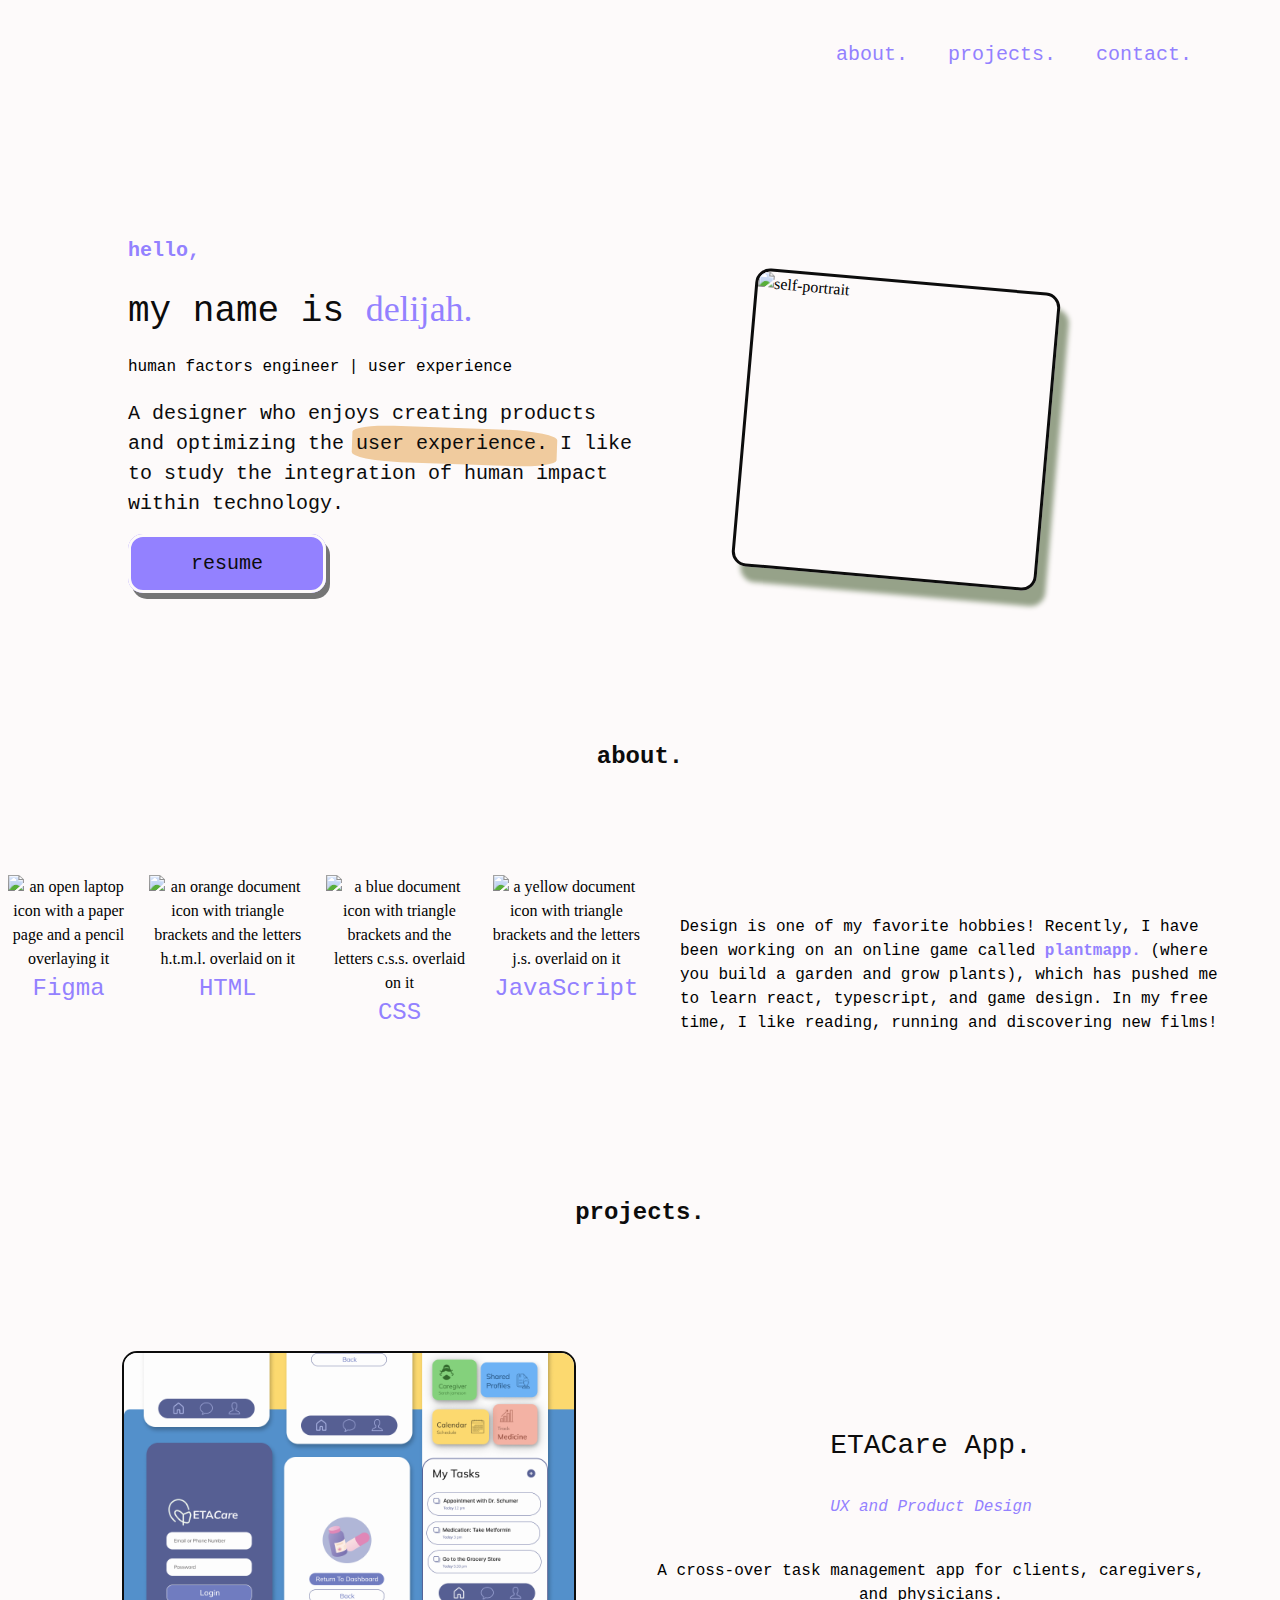
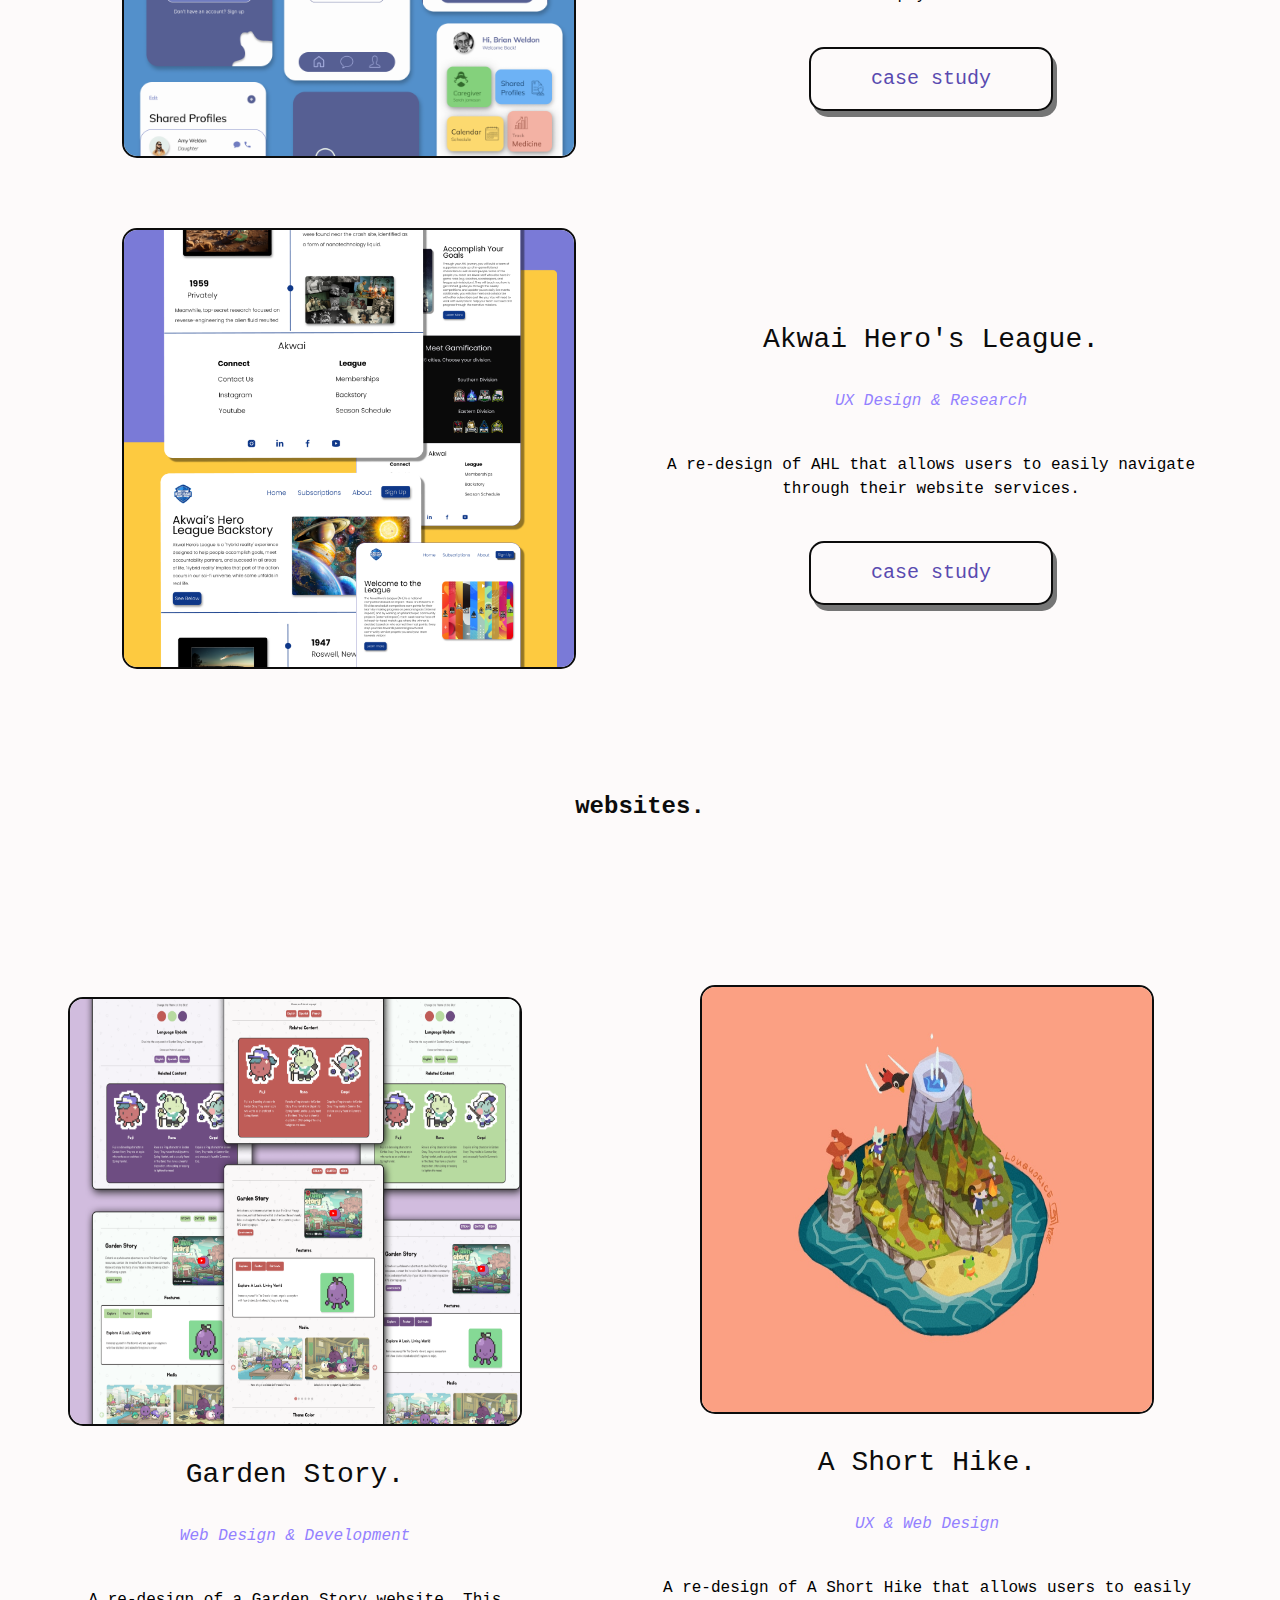
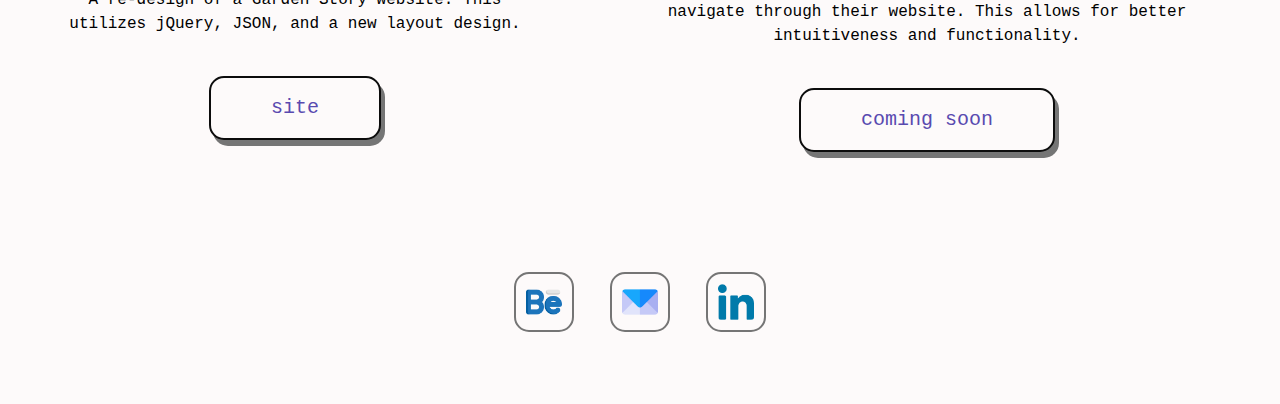
==== index.html @ 7748c1a2 "removed errors" ====
<!DOCTYPE html>
<html lang="en">
    <head>

        <meta charset="utf-8">
        <meta name="viewport" content="width=device-width, initial-scale=1">
        <meta name="author" content="Delijah Anderson">
        <meta name="description" content="Delijah's personal website to showcase her work">
        <title>Delijah's Portfolio</title>

         <!-- Font Awesome -->
         <link rel="stylesheet" href="https://cdnjs.cloudflare.com/ajax/libs/font-awesome/6.0.0-beta3/css/all.min.css">

        <!--stylesheet-->
        <link rel="stylesheet" href="styles.css">

        <!-- javascript -->
        <script src="script.js" async></script>

    </head>

    <body>
        <header>
            <div class="scroll-bar"></div>
            <nav>
                <ul>
                    <li><a href="#about_section">about.</a></li>
                    <li><a href="#projects">projects.</a></li>
                    <li><a href="mailto:delijahneanderson@gmail.com" target="_blank">contact.</a>
                    </li>
                </ul>
            </nav>

            <section class="bio"> 
                <div>
                    <p><span class="hello">hello,</span></p>
                    <h1>my name is <span class="delijah">delijah.</span>
                    </h1>
                    <p>human factors engineer | user experience</p>
                    <p>A designer who enjoys creating products and optimizing the <span class="highlight">user experience.</span> I like to study the integration of human impact within technology.</p>
                    <a href="files/resume.pdf" target="_blank" class="button">resume</a>
                </div>
                <img src="images/self-portrait.jpeg" alt="self-portrait" width="300" class="portrait">
            </section>
        </header>
        <main>

            <section id="about_section">
                <h2 id="about" class="head-titles">about.</h2>
                <div class="about_section">
                    <div class="tools">
                        <div>
                            <img src="https://assets.codepen.io/1351055/web_design.png" alt="an open laptop icon with a paper page and a pencil overlaying it" width="100">
                            <h2>Figma</h2>
                        </div>
        
                        <div>
                            <img src="https://assets.codepen.io/1351055/html.png" alt="an orange document icon with triangle brackets and the letters h.t.m.l. overlaid on it" width="100">
                            <h2>HTML</h2>
                        </div>
        
                        <div>
                            <img src="https://assets.codepen.io/1351055/css.png" alt="a blue document icon with triangle brackets and the letters c.s.s. overlaid on it" width="100">
                            <h2>CSS</h2>
                        </div>
        
                        <div>
                            <img src="https://assets.codepen.io/1351055/java-script.png" alt="a yellow document icon with triangle brackets and the letters j.s. overlaid on it" width="100">
                            <h2>JavaScript</h2>
                        </div>
                    </div>
    
                    <p class="aboutme">Design is one of my favorite hobbies! Recently, I have been working on an online game called <span class="tooltiptext">plantmapp.</span> (where you build a garden and grow plants), which has pushed me to learn react, typescript, and game design. In my free time, I like reading, running and discovering new films! 
                    </p>
                </div>
            </section>
            
            <section id="projects">
                <h2 class="head-titles">projects.</h2>
                
                <section id="eta_care">
                    <img src="images/etacarebanner.png" width="450" alt="eta care app">
                    <div>
                        <h3>ETACare App.</h3>
                        <p><i>UX and Product Design</i></p>
                        <p>A cross-over task management app for clients, caregivers, and physicians.</p><br>
                        <a href="https://delijah.notion.site/ETACare-0c602a22a34548e2ab4b8617e759b9ee" target="_blank" class="button_style">case study </a>
                    </div>
                </section>

                <section id="akwai">
                    <img src="images/akwai.png" alt="mobile app banner" width="450">
                    <div>
                        <h3>Akwai Hero's League.</h3>
                        <p><i>UX Design & Research</i></p>
                        <p>A re-design of AHL that allows users to easily navigate through their website services.</p><br>
                        <a href="https://delijah.notion.site/Akwai-Hero-s-League-035bc019b72142b08e620246ad3957a3" target="_blank" class="button_style">case study</a>
                    </div>
                </section>

                <section>
                    <h2 class="head-titles">websites.</h2>
                    <div class="other-container">
                        <section id="garden">
                            <img src="images/garden.png" width="450" height="425" alt="a garden story banner">
                            <div>
                                <h3>Garden Story.</h3>
                                <p><i>Web Design & Development</i></p>
                                <p>A re-design of a Garden Story website. This utilizes jQuery, JSON, and a new layout design.</p><br>
                                <a href="https://delianders.github.io/GS-Final/" target="_blank" class="button_style">site</a>
                            </div>
                        </section>

                        <section id="short">
                            <img src="images/shorthikeimageplaceholder.jpg" width="450" height="425" alt="a short hike banner">
                            <div>
                                <h3>A Short Hike.</h3>
                                <p><i>UX & Web Design </i></p>
                                <p>A re-design of A Short Hike that allows users to easily navigate through their website. This allows for better intuitiveness and functionality.</p><br>
                                <a href="#" target="_blank" class="button_style">coming soon</a>
                            </div>
                        </section>                       
                    </div>
                </section>
            </section>
        </main>

        <footer>
            <a href="https://www.behance.net/delianders" target="_blank" class="links"><img src="images/behance.png" width="36" alt="behance logo"></a>

            <a href="mailto:delijahneanderson@gmail.com" target="_blank" class="links"><img src="images/email.png" width="36" alt="email logo"></a>

            <a href="https://www.linkedin.com/in/delijah-anderson-5a55bb191/" target="_blank" class="links"><img src="images/linkedin.png" width="36" alt="linkedin logo"></a>
        </footer>
    </body>
</html>
---- styles.css ----
/* Global Styles*/
:root{
    /* colors */
    --green: #96A289;
    --orange: #EAB676;

    /* buttons and links */
    --purple: #9381FF;
    --dk-purple: #594ab0;

    /* contrast colors */
    --black: #0c0c0c;
    --gray: #757575;
    --white: #FDFAFA;

    /* fonts */
    --font: 'Source Code Pro', monospace;
    --alt-font: 'Chalkduster', fantasy;

    /* font-sizes */
    --large: 2.25rem;
    --medium: 1.75rem;
    --para: 1.25rem;
    --small: 1rem;

    /* font weight */
    --bold: 700;
    --regular: 500;
    --light: 300;

    /* box shadow and border*/
    --box-shadow: 4px 6px var(--gray);
    --hover-shadow: 4px 8px var(--black);

    /* border radius */
    --radius: 15px;

    /* border color */
    --border-color: 3px solid var(--white);
}

/* universal */
.scroll-bar{
    height: 20px;
    position: fixed;
    top: 0;
    z-index: 1;
    width: 100%;
    background-color: var(--purple);
    border: 4px solid var(--white);
    scale: 0 1;
    animation: scroll linear;
    transform-origin: left;
    animation-timeline: scroll(y);
    border-radius: var(--radius);
}

@keyframes scroll{
    to { scale: 1 1 }
}

/* body styles */
body{
    line-height: 1.5;
    box-sizing: border-box;
    background-color: var(--white);
    /* background-image: url("https://www.transparenttextures.com/patterns/connected.png"); */
}

nav,
p,
h1,
h2,
h3,
.head-titles, 
.hello, 
.font-style, 
.button{
    font-family: var(--font);
}

footer, h2{
    text-align: center; 
    margin: 0 auto;
}

h3{
    font-size: var(--medium);
    color: var(--black);
    font-weight: var(--regular);
}

h3 ~ p i{
    color: var(--purple);
    font-weight: var(--regular);
}

#projects img,
.websites img{
    border-radius: 15px;
    border: 2px solid var(--black);
}

/* button style */
.button{
    border-radius: var(--radius);
    padding: 15px 60px 15px 60px;
    cursor: pointer;
    background-color: var(--purple);
    font-size: var(--para);
    box-shadow: var(--box-shadow);
    touch-action: manipulation;
    border: var(--border-color);
    text-decoration: none;
    color: var(--black);
}

.button:hover, 
.button a:hover{
    background-color: var(--dk-purple);
    color: var(--white);
    transform: translateY(-1px);
}

.button:hover{
    box-shadow: var(--hover-shadow);
}

/* other buttons */
.button_style{
    border: 2px solid var(--black);
    padding: 15px 60px 15px 60px;
    text-decoration: none;
    color: var(--dk-purple);
    border-radius: var(--radius);
    cursor: pointer;
    font-family: var(--font);
    background-color: var(--white);
    font-size: var(--para);
    touch-action: manipulation;
    box-shadow: var(--box-shadow);
    display: inline-block;
    transition: background-color 0.3s, font-size 0.3s;
    text-align: center;
}

.button_style:hover{
    color: var(--white);
    background-color: var(--dk-purple);
    border-color: var(--white);
    box-shadow: var(--hover-shadow);
    transform: translateY(-1px);
}

.button_style i{
    display: none;
}

/* Heading styles */
.head-titles{
    /* background-color: var(--orange); */
    border-radius: 30px;
    padding: 20px;
    margin-top: 80px;
    margin-bottom: 80px;
    color: var(--black);
    font-weight: var(--bold);
}

/* navigation */
nav, 
nav ul{
    display: flex;
    justify-content: center;
    margin: 10px;
    padding: 10px;
    
}

nav li{
    list-style-type: none;
    margin-right: 20px;
    padding-right: 20px;
    font-family: var(--font);
}

nav a{
    color: var(--purple);
    text-decoration: none;
    font-weight: var(--regular);
    font-size: var(--para);
}

nav a:hover{
    color: var(--dk-purple);
    border-bottom: 6px solid var(--dk-purple);
}

/* header section - about */
.bio{
   margin: 20px;
   padding: 20px;
   display: grid;
   grid-template-columns: 1fr;
   text-align: center;
   justify-items: center;
}

.bio p:nth-child(3){
    font-weight: var(--light);
    color: var(--blue);
}

.bio p:nth-child(4){
    font-size: var(--para);
    color: var(--black);
    padding-bottom: 10px;
    text-align: left;
}

.hello{
    font-size: var(--para);
    color: var(--purple);
    font-weight: var(--bold);
}

h1{
    color: var(--black);
    font-weight: var(--regular);
    font-size: var(--large);
    margin: 0;
}

.delijah{
    font-family: var(--alt-font);
    color: var(--purple);
}

.portrait{
    border-radius: var(--radius);
    box-shadow: 10px 15px 5px var(--green);
    border: 3px solid var(--black);
    rotate: 5deg;
    margin-top: 60px;
}

.portrait:hover{
    rotate: -5deg;
}


/* PROJECTS Section */
#eta_care, 
#akwai, 
#garden,
#short{
    display: grid;
    grid-template-columns: 1fr;
    justify-items: center;
    align-items: center;
    text-align: center;
    margin: 60px;
}


div p:nth-child(2){
    margin-top: 20px;
    margin-bottom: 40px;
}


.projects h3{
    font-size: var(--medium);
}

/* About Section */
.tools{
    display: flex;
    justify-content: center;
    padding-bottom: 20px;
    text-align: center;
    gap: 20px;
}

.tools h2{
    color: var(--purple);
    font-weight: var(--regular);
    text-align: center;
}

.tooltiptext{
    color: var(--purple);
    font-weight: var(--bold);
}

.aboutme{
    padding: 20px;
    margin: 20px;
}

/* footer */
footer img{
    border-radius: 15px;
    border: 2px solid var(--gray);
    padding: 10px;
}

footer{
    padding: 60px;
}

.links {
    text-decoration: underline;
    padding: 1rem;
    color: var(--green);
    margin-top: 2rem;
}

.links:hover{
    text-decoration: underline;
    padding: 1rem;
    color: var(--orange);
}

/* highlight decoration */
.highlight{
    position: relative;
    display: inline-block;
}

.highlight:before{
    background: var(--orange);
    content: " ";
    display: block;
    height: 75%;
    width: 100%;
    margin-left: -3px;
    margin-right: -3px;
    position: absolute;
    transform: rotate(2deg);
    top: -1px;
    left: -1px;
    border-radius: 20% 25% 20% 24%;
    padding: 10px 3px 3px 10px;
    z-index: -1;
    opacity: 0.7;
}

/* medium Screens */
@media screen and (min-width: 900px){
    nav{
        justify-content: end;
    }

    .bio{
        margin: 60px;
        padding: 60px;
        display: grid;
        grid-template-columns: 1fr 1fr;
        text-align: left;
     }    

}

/* Large Screens */
@media  screen and (min-width: 1000px){
    .about_section{
        display: grid;
        grid-template-columns: repeat(2, 1fr);
        align-content: center;
    }

    #eta_care, 
    #akwai{
        display: grid;
        grid-template-columns: 1fr 1fr;
        align-items: center;
        justify-items: center;
        text-align: center;
        margin-bottom: 20px ;
        border-radius: 15px;
        margin: 30px;
        padding: 20px;
   }

  .other-container{
    display: flex;
    align-items: center;
  }
}
    

/* X-large screens */
@media screen and (min-width: 1400px){

    .other-container{
        display: grid;
        grid-template-columns: 1fr 1fr;
        align-content: center;
        padding: 0;
        margin: 0;
      }

    .aboutme{
        background-color: var(--purple);
        border-radius: 10% 20% 60% 40%;
        padding: 60px;
        width: 600px;
    }

    .tooltiptext{
        color: var(--white);
    }

}
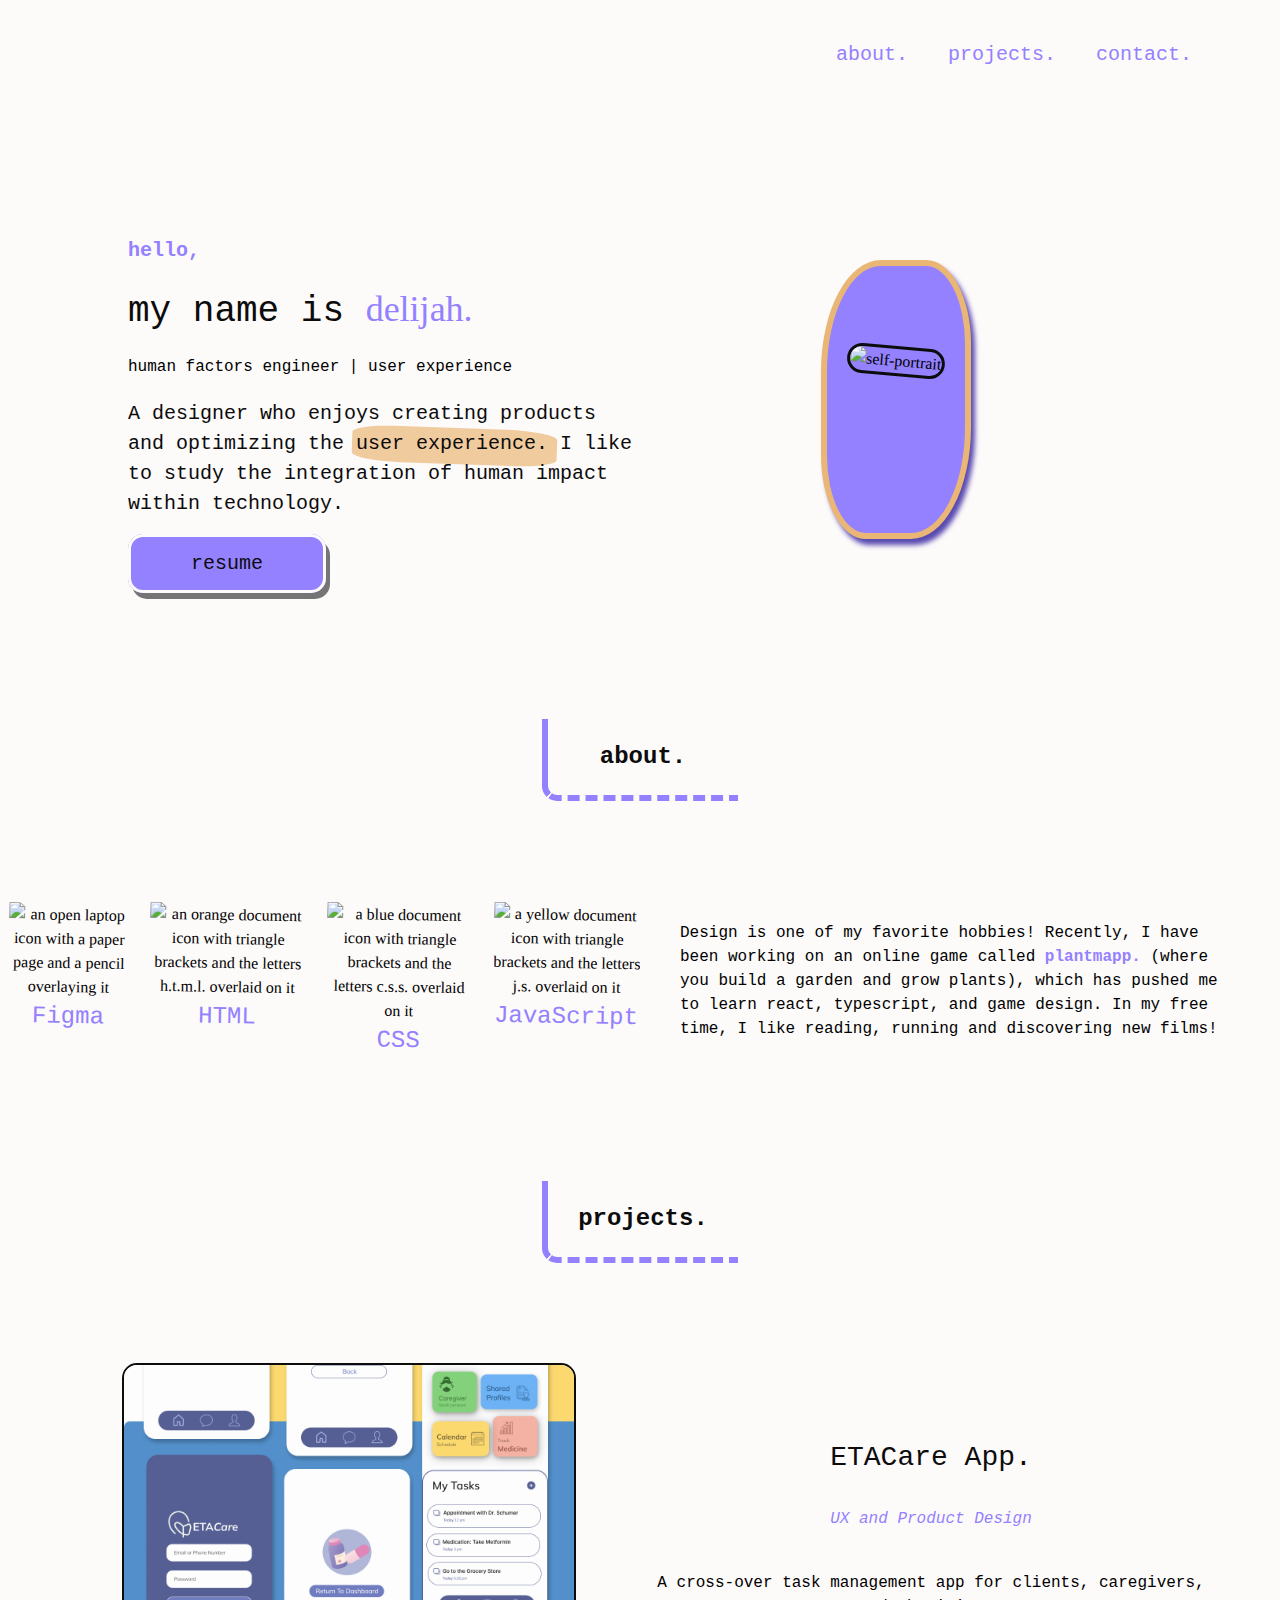
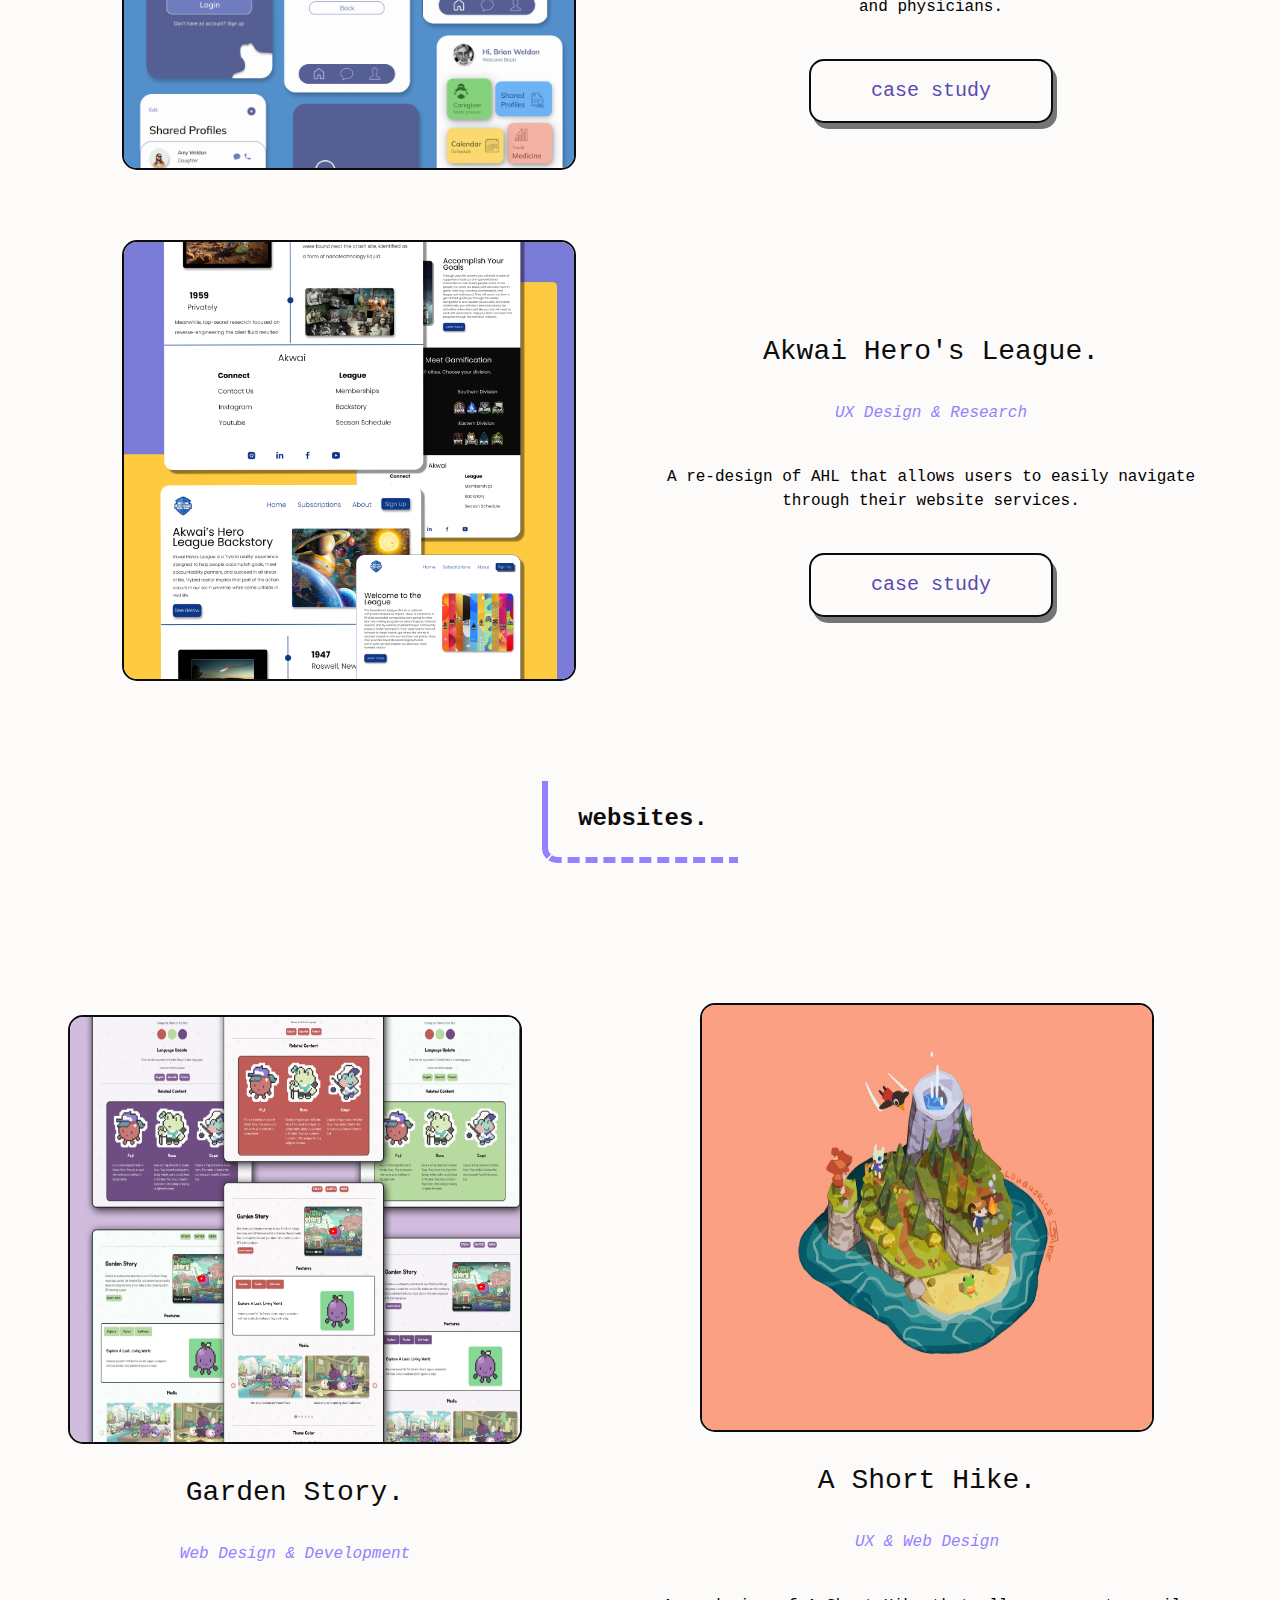
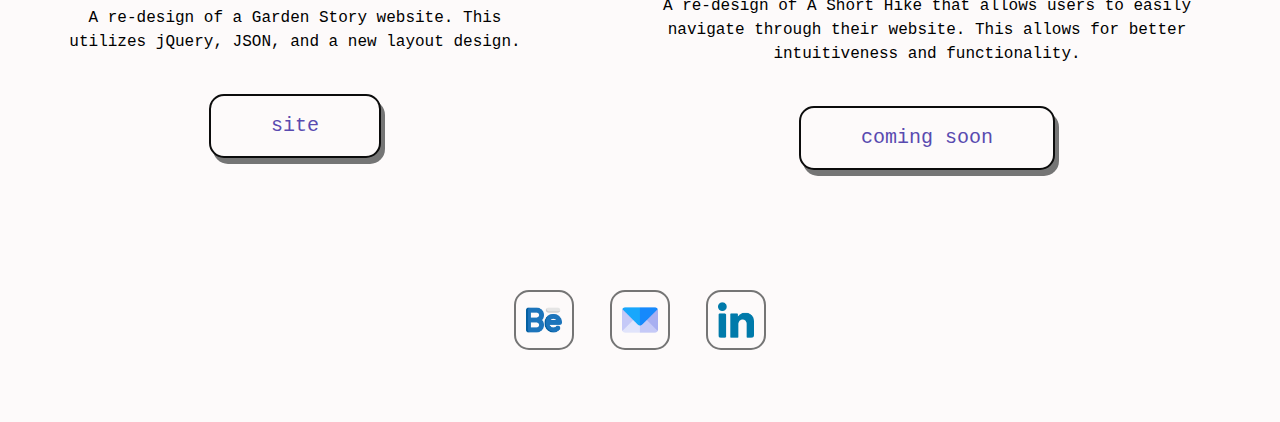
==== commit bc9d7c92: "updated site design" ====
--- a/index.html
+++ b/index.html
@@ -40,7 +40,9 @@
                     <p>A designer who enjoys creating products and optimizing the <span class="highlight">user experience.</span> I like to study the integration of human impact within technology.</p>
                     <a href="files/resume.pdf" target="_blank" class="button">resume</a>
                 </div>
-                <img src="images/self-portrait.jpeg" alt="self-portrait" width="300" class="portrait">
+                <div class="bg-portrait">
+                    <img src="images/self-portrait.jpeg" alt="self-portrait" width="300" class="portrait">
+                </div>
             </section>
         </header>
         <main>
--- a/styles.css
+++ b/styles.css
@@ -158,13 +158,17 @@
 
 /* Heading styles */
 .head-titles{
-    /* background-color: var(--orange); */
-    border-radius: 30px;
     padding: 20px;
     margin-top: 80px;
     margin-bottom: 80px;
     color: var(--black);
     font-weight: var(--bold);
+    border-bottom: 6px dashed var(--purple);
+    border-left: 6px solid var(--purple);
+    /* border-right: 6px dashed var(--purple); */
+    width: 150px;
+    border-bottom-left-radius: 15px;
+    /* border-bottom-right-radius: 15px; */
 }
 
 /* navigation */
@@ -238,16 +242,28 @@
 
 .portrait{
     border-radius: var(--radius);
-    box-shadow: 10px 15px 5px var(--green);
     border: 3px solid var(--black);
     rotate: 5deg;
     margin-top: 60px;
+    cursor: pointer;
+    border-radius: 30px;
 }
 
 .portrait:hover{
     rotate: -5deg;
-}
-
+    filter: blur(2px);
+}
+
+.bg-portrait{
+    border-radius: 40% 30%;
+    background-color: var(--purple);
+    padding: 20px;
+    margin: 40px;
+    box-shadow: 4px 6px 5px var(--dk-purple);
+    align-items: center;
+    border: 6px solid var(--orange);
+    background-image: url("https://www.transparenttextures.com/patterns/clean-gray-paper.png");
+}
 
 /* PROJECTS Section */
 #eta_care, 
@@ -280,6 +296,17 @@
     padding-bottom: 20px;
     text-align: center;
     gap: 20px;
+    cursor: pointer;
+}
+
+.tools div{
+    rotate: 1deg;
+    transition: transform .2s
+}
+
+.tools div:hover{
+    rotate: -5deg;
+    transform: scale(1.1); 
 }
 
 .tools h2{
@@ -368,6 +395,7 @@
         display: grid;
         grid-template-columns: repeat(2, 1fr);
         align-content: center;
+        align-items: center;
     }
 
     #eta_care, 
@@ -402,14 +430,23 @@
       }
 
     .aboutme{
-        background-color: var(--purple);
+        background-color: var(--dk-purple);
         border-radius: 10% 20% 60% 40%;
         padding: 60px;
         width: 600px;
+        border: 6px solid var(--orange);
+        box-shadow: 2px 4px 3px var(--dk-purple);
+        color: var(--white);
+        cursor: pointer;
+        transition: transform .7s
     }
 
     .tooltiptext{
-        color: var(--white);
+        color: var(--orange);
     }
 
+    .aboutme:hover{
+        transform: scale(0.9);
+    }
+
 }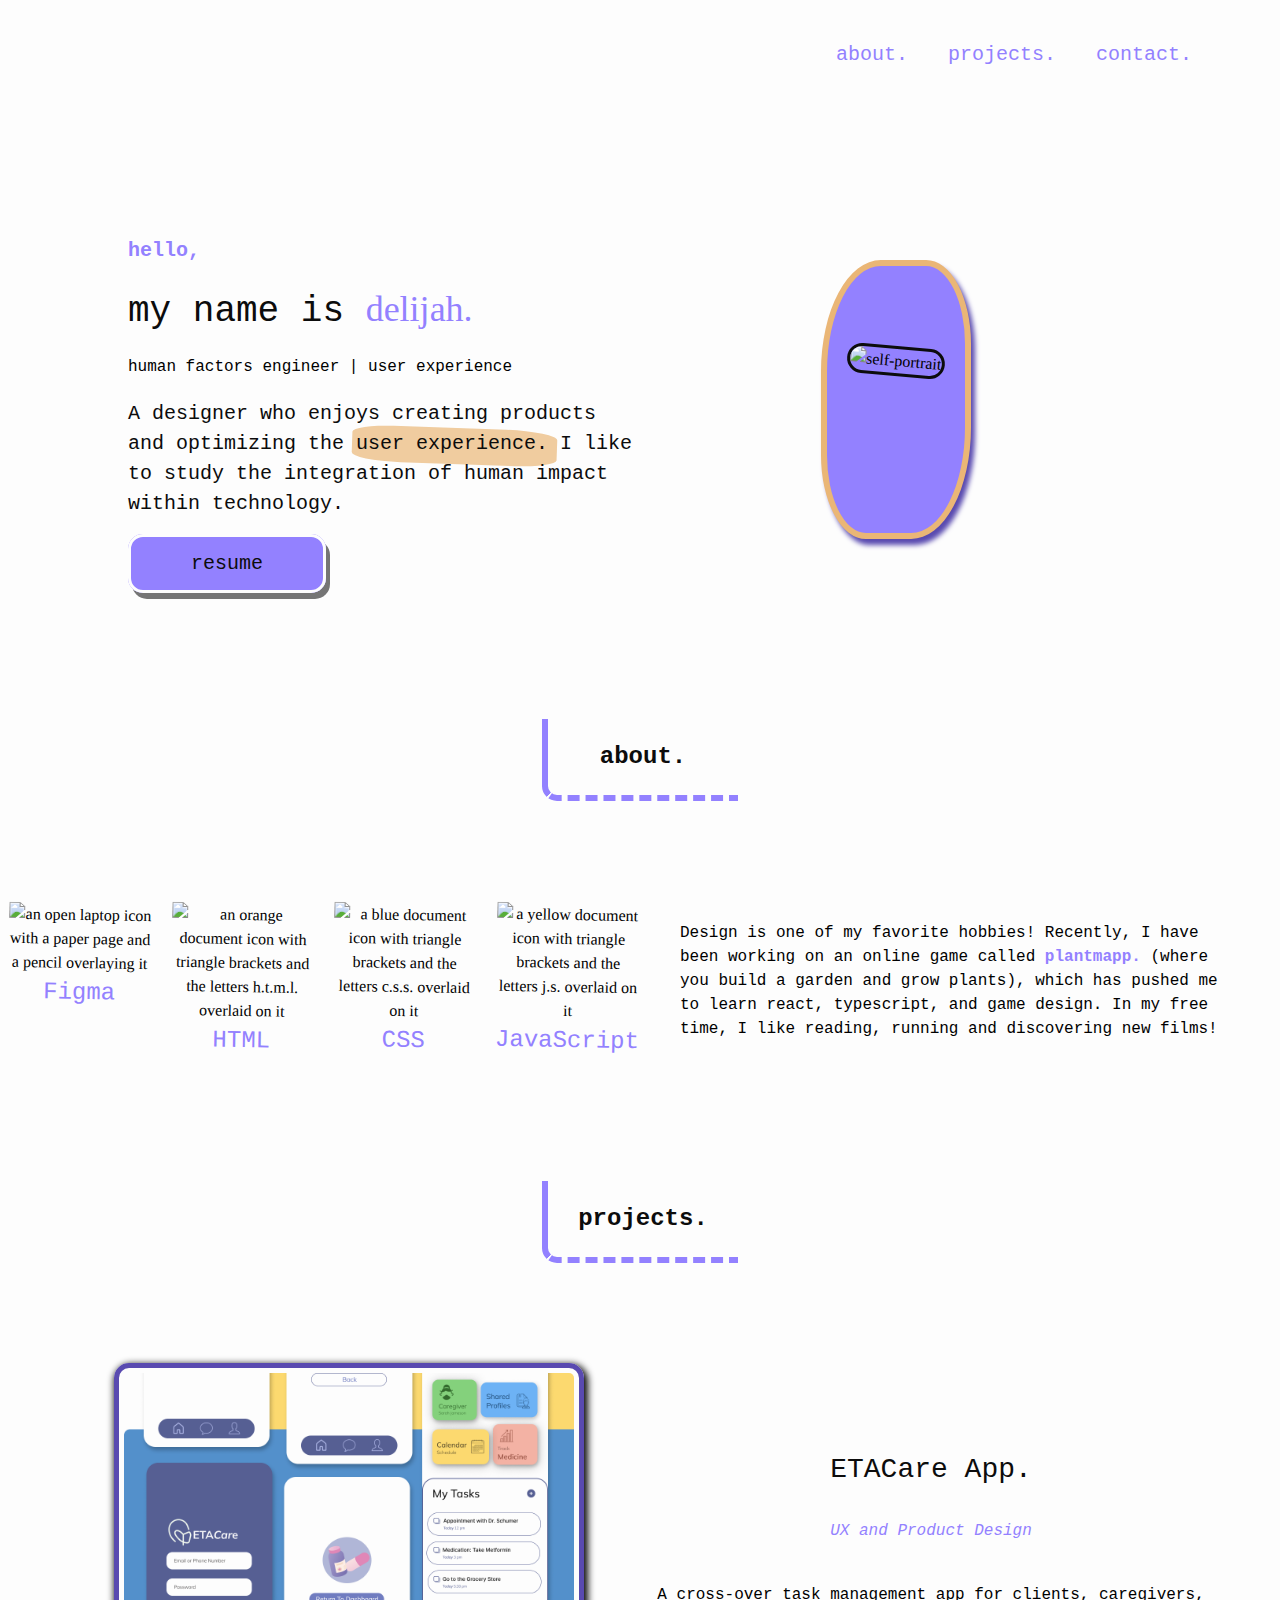
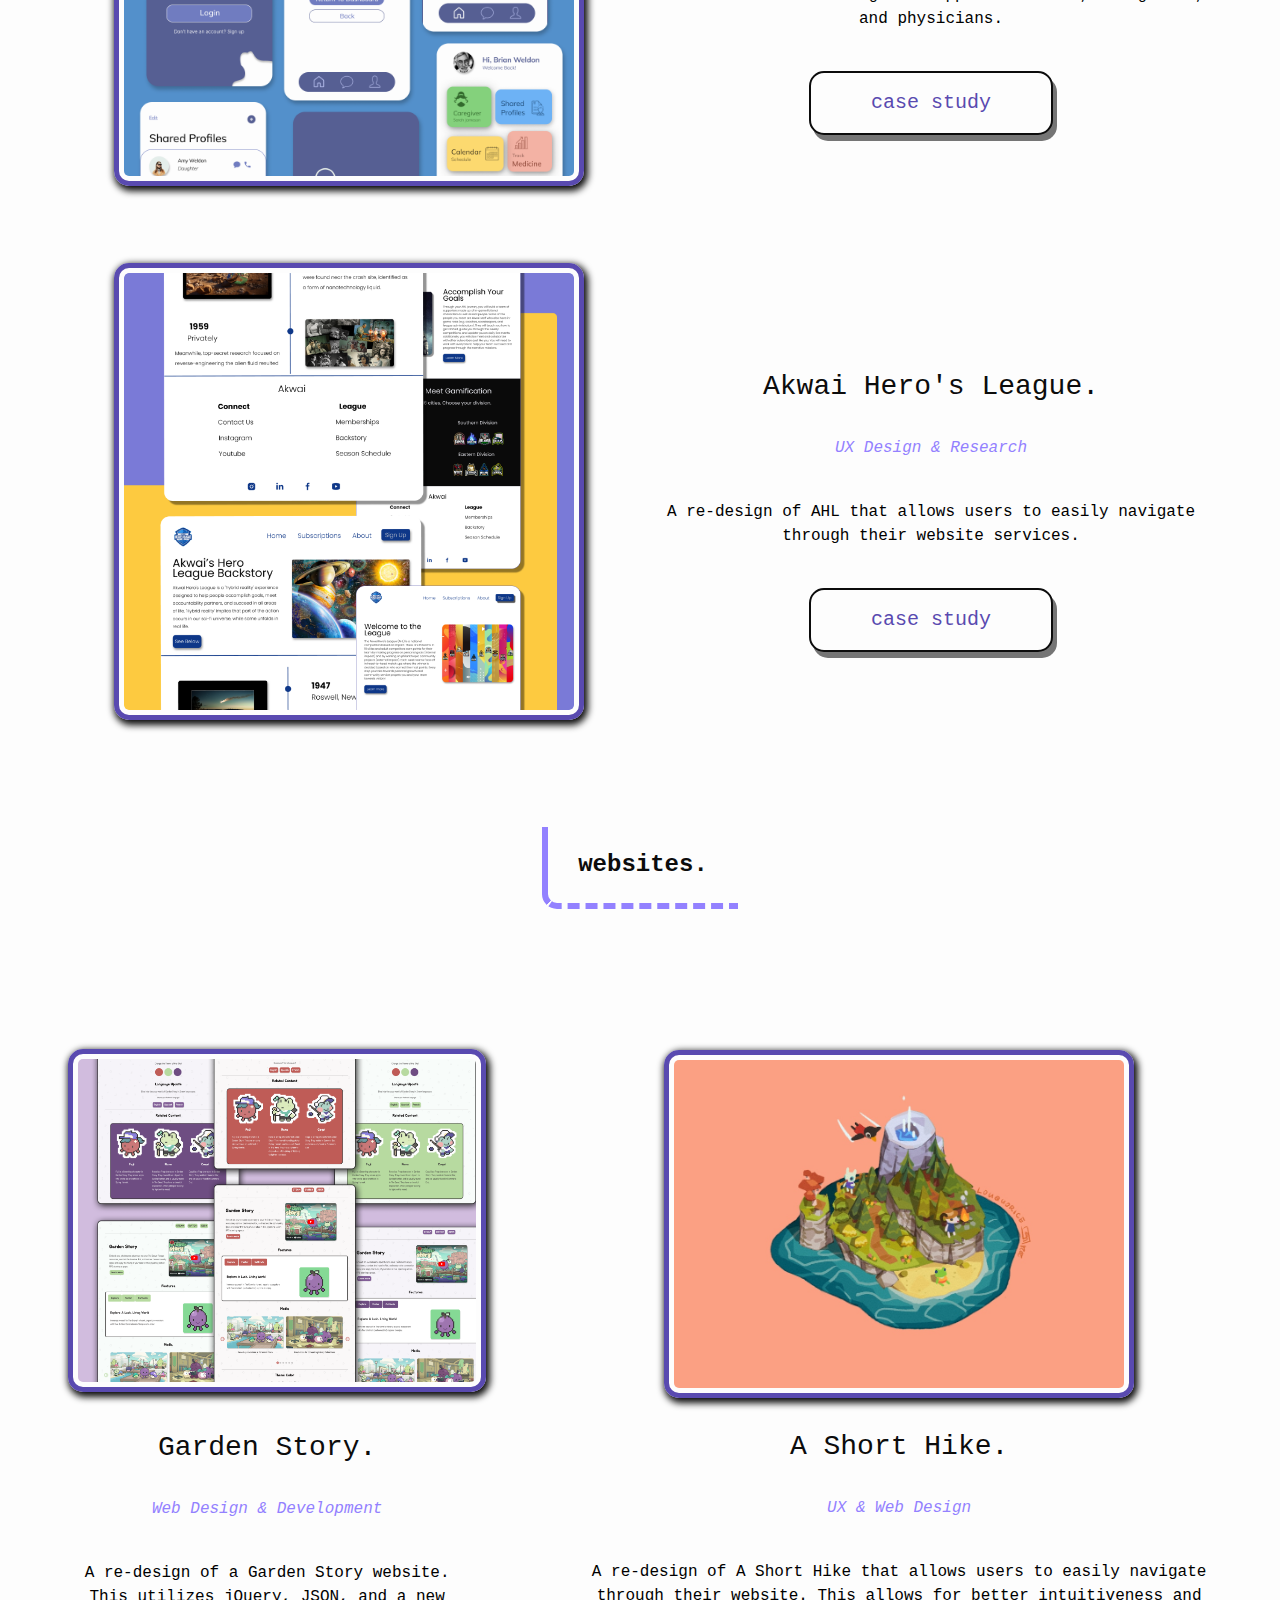
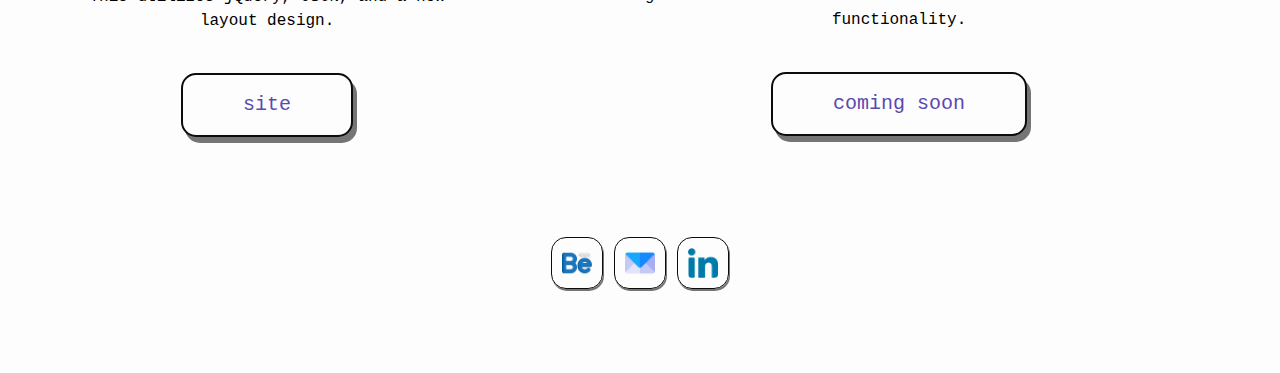
==== commit d8600cce: "Responsiveness updated" ====
--- a/index.html
+++ b/index.html
@@ -81,7 +81,9 @@
                 <h2 class="head-titles">projects.</h2>
                 
                 <section id="eta_care">
-                    <img src="images/etacarebanner.png" width="450" alt="eta care app">
+                    <a href="https://delijah.notion.site/ETACare-0c602a22a34548e2ab4b8617e759b9ee" target="_blank">
+                        <img src="images/etacarebanner.png" width="450" alt="eta care app">
+                    </a>
                     <div>
                         <h3>ETACare App.</h3>
                         <p><i>UX and Product Design</i></p>
@@ -91,7 +93,9 @@
                 </section>
 
                 <section id="akwai">
-                    <img src="images/akwai.png" alt="mobile app banner" width="450">
+                    <a href="https://delijah.notion.site/Akwai-Hero-s-League-035bc019b72142b08e620246ad3957a3" target="_blank">
+                        <img src="images/akwai.png" alt="mobile app banner" width="450">
+                    </a>
                     <div>
                         <h3>Akwai Hero's League.</h3>
                         <p><i>UX Design & Research</i></p>
@@ -104,7 +108,7 @@
                     <h2 class="head-titles">websites.</h2>
                     <div class="other-container">
                         <section id="garden">
-                            <img src="images/garden.png" width="450" height="425" alt="a garden story banner">
+                            <a href="https://delianders.github.io/GS-Final/" target="_blank"><img src="images/garden.png" width="450" height="425" alt="a garden story banner"></a>
                             <div>
                                 <h3>Garden Story.</h3>
                                 <p><i>Web Design & Development</i></p>
@@ -128,11 +132,13 @@
         </main>
 
         <footer>
-            <a href="https://www.behance.net/delianders" target="_blank" class="links"><img src="images/behance.png" width="36" alt="behance logo"></a>
+            <div>
+                <a href="https://www.behance.net/delianders" target="_blank" class="links"><img src="images/behance.png" width="30" alt="behance logo"></a>
 
-            <a href="mailto:delijahneanderson@gmail.com" target="_blank" class="links"><img src="images/email.png" width="36" alt="email logo"></a>
+                <a href="mailto:delijahneanderson@gmail.com" target="_blank" class="links"><img src="images/email.png" width="30" alt="email logo"></a>
 
-            <a href="https://www.linkedin.com/in/delijah-anderson-5a55bb191/" target="_blank" class="links"><img src="images/linkedin.png" width="36" alt="linkedin logo"></a>
+                <a href="https://www.linkedin.com/in/delijah-anderson-5a55bb191/" target="_blank" class="links"><img src="images/linkedin.png" width="30" alt="linkedin logo"></a>
+            </div>
         </footer>
     </body>
 </html>--- a/styles.css
+++ b/styles.css
@@ -11,7 +11,7 @@
     /* contrast colors */
     --black: #0c0c0c;
     --gray: #757575;
-    --white: #FDFAFA;
+    --white: #FDFDFD;
 
     /* fonts */
     --font: 'Source Code Pro', monospace;
@@ -98,7 +98,17 @@
 #projects img,
 .websites img{
     border-radius: 15px;
-    border: 2px solid var(--black);
+    border: 5px solid var(--dk-purple);
+    padding: 5px;
+    box-shadow: 2px 3px 7px 2px var(--black);
+    cursor: pointer;
+    transition: .7s;
+}
+
+#projects img:hover,
+.websites img:hover{
+    transform: scale(0.8);
+    opacity: 0.6;
 }
 
 /* button style */
@@ -328,25 +338,25 @@
 /* footer */
 footer img{
     border-radius: 15px;
-    border: 2px solid var(--gray);
+    border: 1px solid var(--black);
     padding: 10px;
+    box-shadow: 1px 2px var(--gray);
+}
+
+footer img:hover{
+    box-shadow: 2px 3px var(--gray);
 }
 
 footer{
-    padding: 60px;
-}
-
-.links {
-    text-decoration: underline;
-    padding: 1rem;
-    color: var(--green);
-    margin-top: 2rem;
-}
-
-.links:hover{
-    text-decoration: underline;
-    padding: 1rem;
-    color: var(--orange);
+    margin-bottom: 40px;
+    padding: 40px;
+}
+
+footer div{
+    display: flex;
+    justify-content: space-evenly;
+    width: 200px;
+    margin: 0 auto;
 }
 
 /* highlight decoration */
@@ -373,6 +383,45 @@
     opacity: 0.7;
 }
 
+/* x-small screens */
+@media  screen and (min-width: 375px ) {
+    nav{
+        display: flex;
+        margin-left: 60px;
+    }
+
+    .bio{
+        margin: 10px;
+        padding: 5px;
+        align-content: center;
+    }
+
+    .bio a{
+        text-align: center;
+    }
+
+    .portrait{
+        max-width: 100%;
+        height: auto;
+    }
+
+    #garden img,
+    #short img,
+    #akwai img,
+    #eta_care img{
+        max-width: 100%;
+        height: auto;
+    }
+
+    .tools{
+        display: grid;
+        grid-template-columns: 1fr 1fr;
+        max-width: 100%;
+        height: auto;
+    }
+    
+}
+
 /* medium Screens */
 @media screen and (min-width: 900px){
     nav{
@@ -415,6 +464,11 @@
     display: flex;
     align-items: center;
   }
+
+    .tools{
+        display: grid;
+        grid-template-columns: repeat(4, 0.5fr);
+    }
 }
     
 
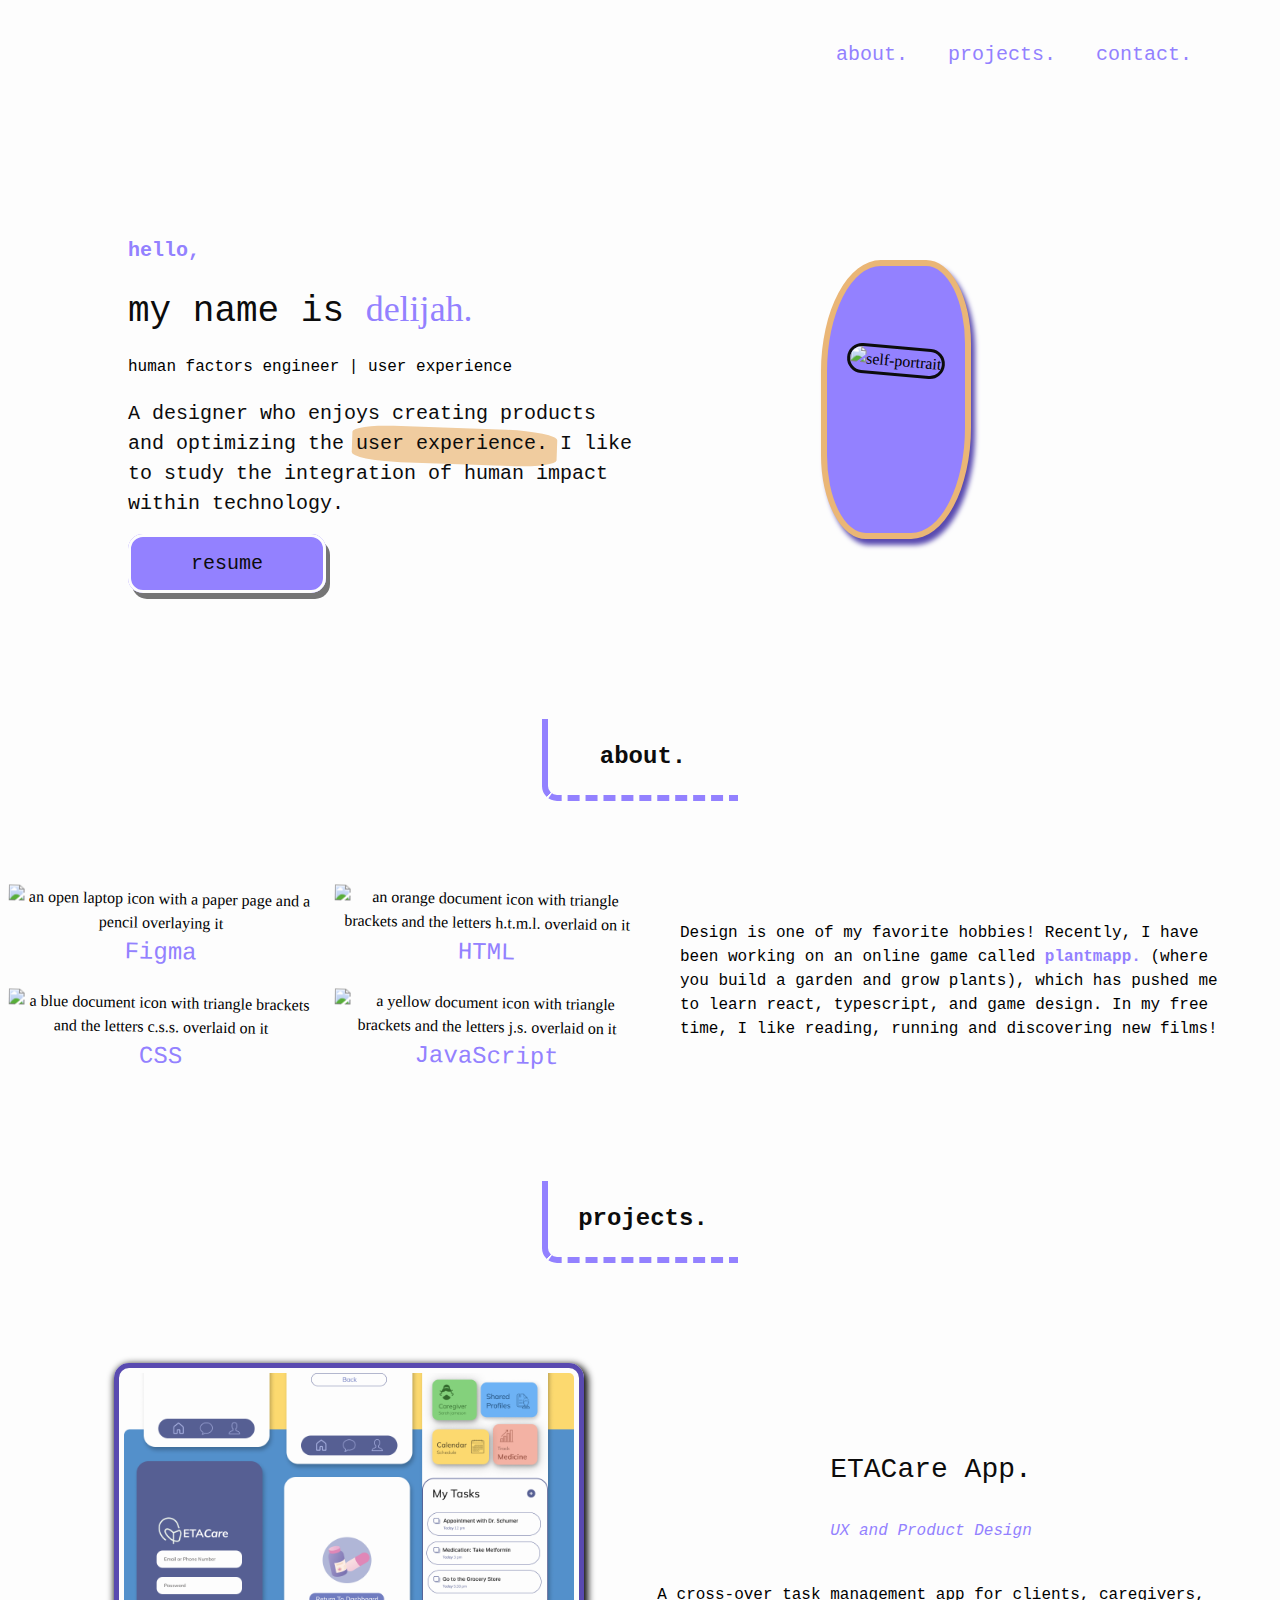
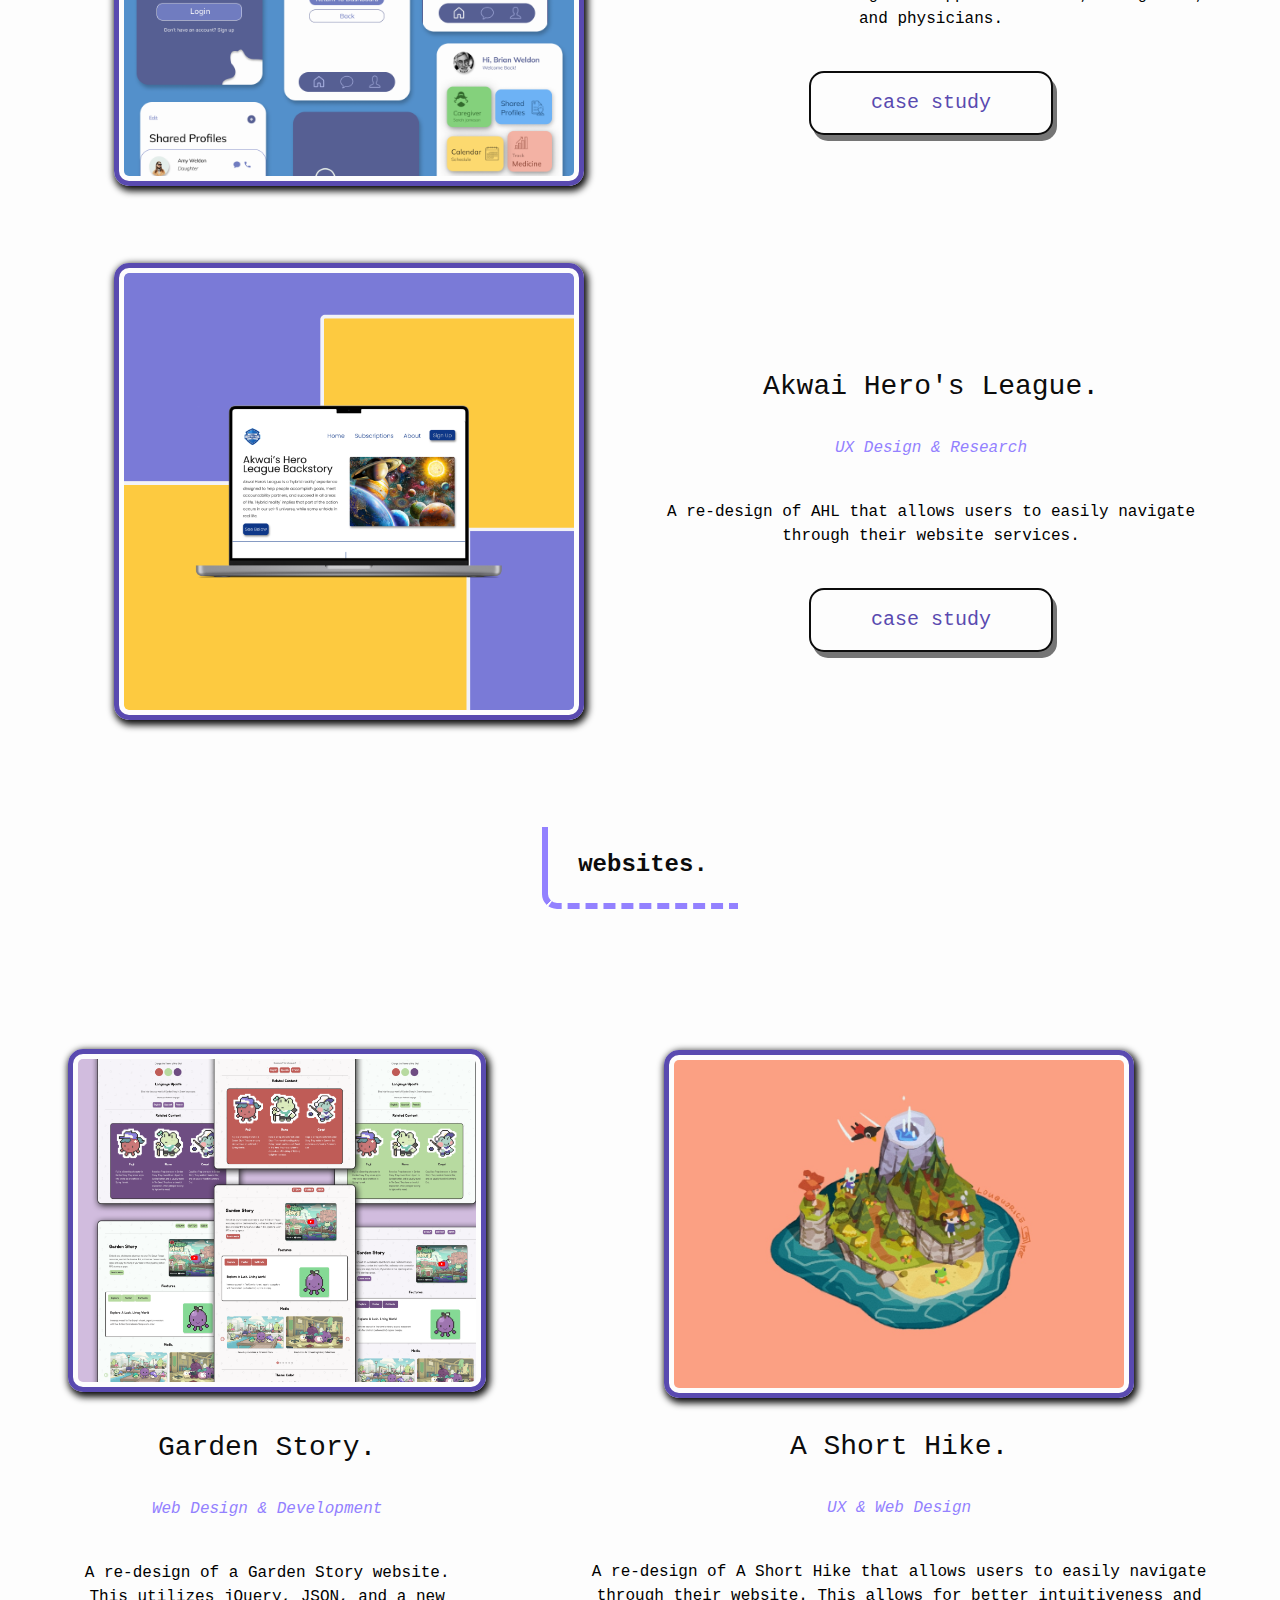
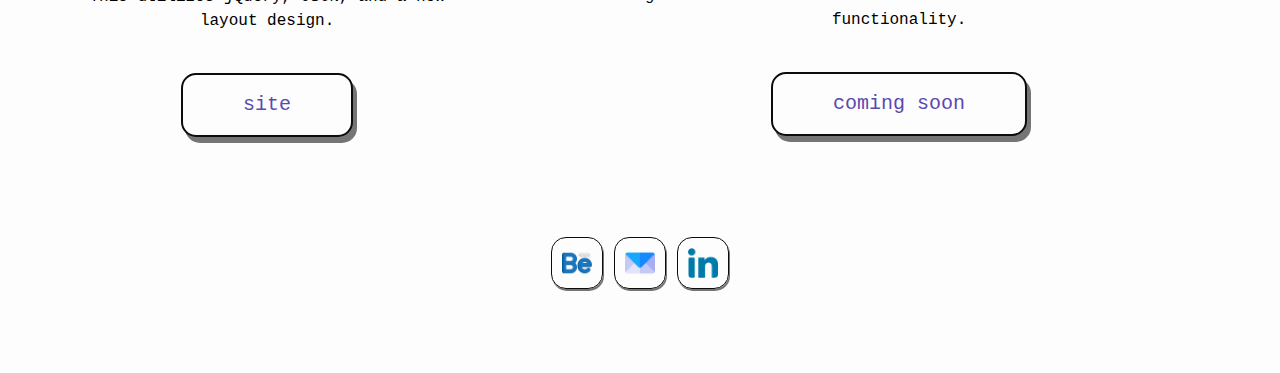
==== commit 6015eb96: "update" ====
--- a/index.html
+++ b/index.html
@@ -104,6 +104,18 @@
                     </div>
                 </section>
 
+                <!-- <section id="dutch">
+                    <a href="#" target="_blank">
+                        <img src="images/dutchbros.png" alt="mobile app banner" width="450">
+                    </a>
+                    <div>
+                        <h3>Dutch Bros.</h3>
+                        <p><i>UX Design & Research</i></p>
+                        <p>A desktop and mobile redesign of Dutch Bros interface to increase the user experience and intuitiveness.</p><br>
+                        <a href="#" target="_blank" class="button_style">coming soon</a>
+                    </div>
+                </section> -->
+
                 <section>
                     <h2 class="head-titles">websites.</h2>
                     <div class="other-container">
--- a/styles.css
+++ b/styles.css
@@ -40,6 +40,10 @@
 }
 
 /* universal */
+html {
+    scroll-behavior: smooth;
+}
+
 .scroll-bar{
     height: 20px;
     position: fixed;
@@ -467,7 +471,7 @@
 
     .tools{
         display: grid;
-        grid-template-columns: repeat(4, 0.5fr);
+        grid-template-columns: repeat(2, 0.5fr);
     }
 }
     
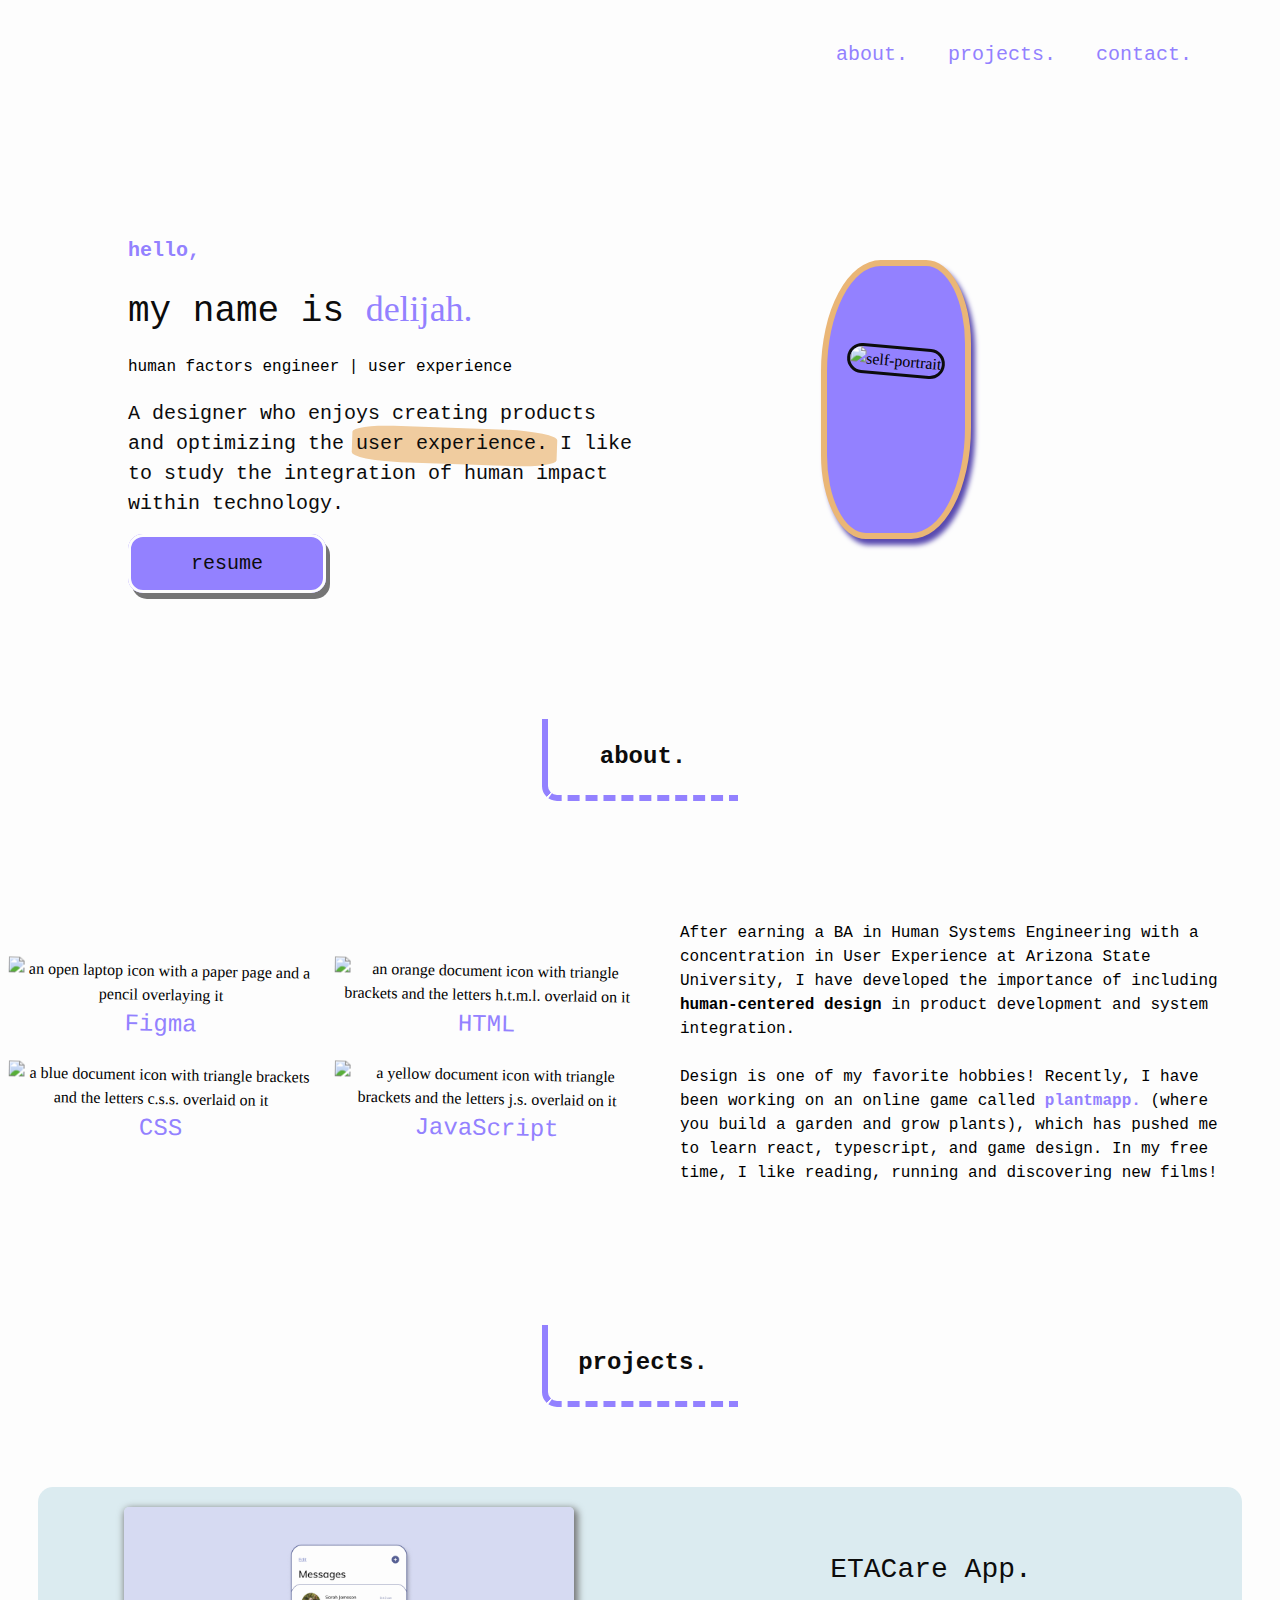
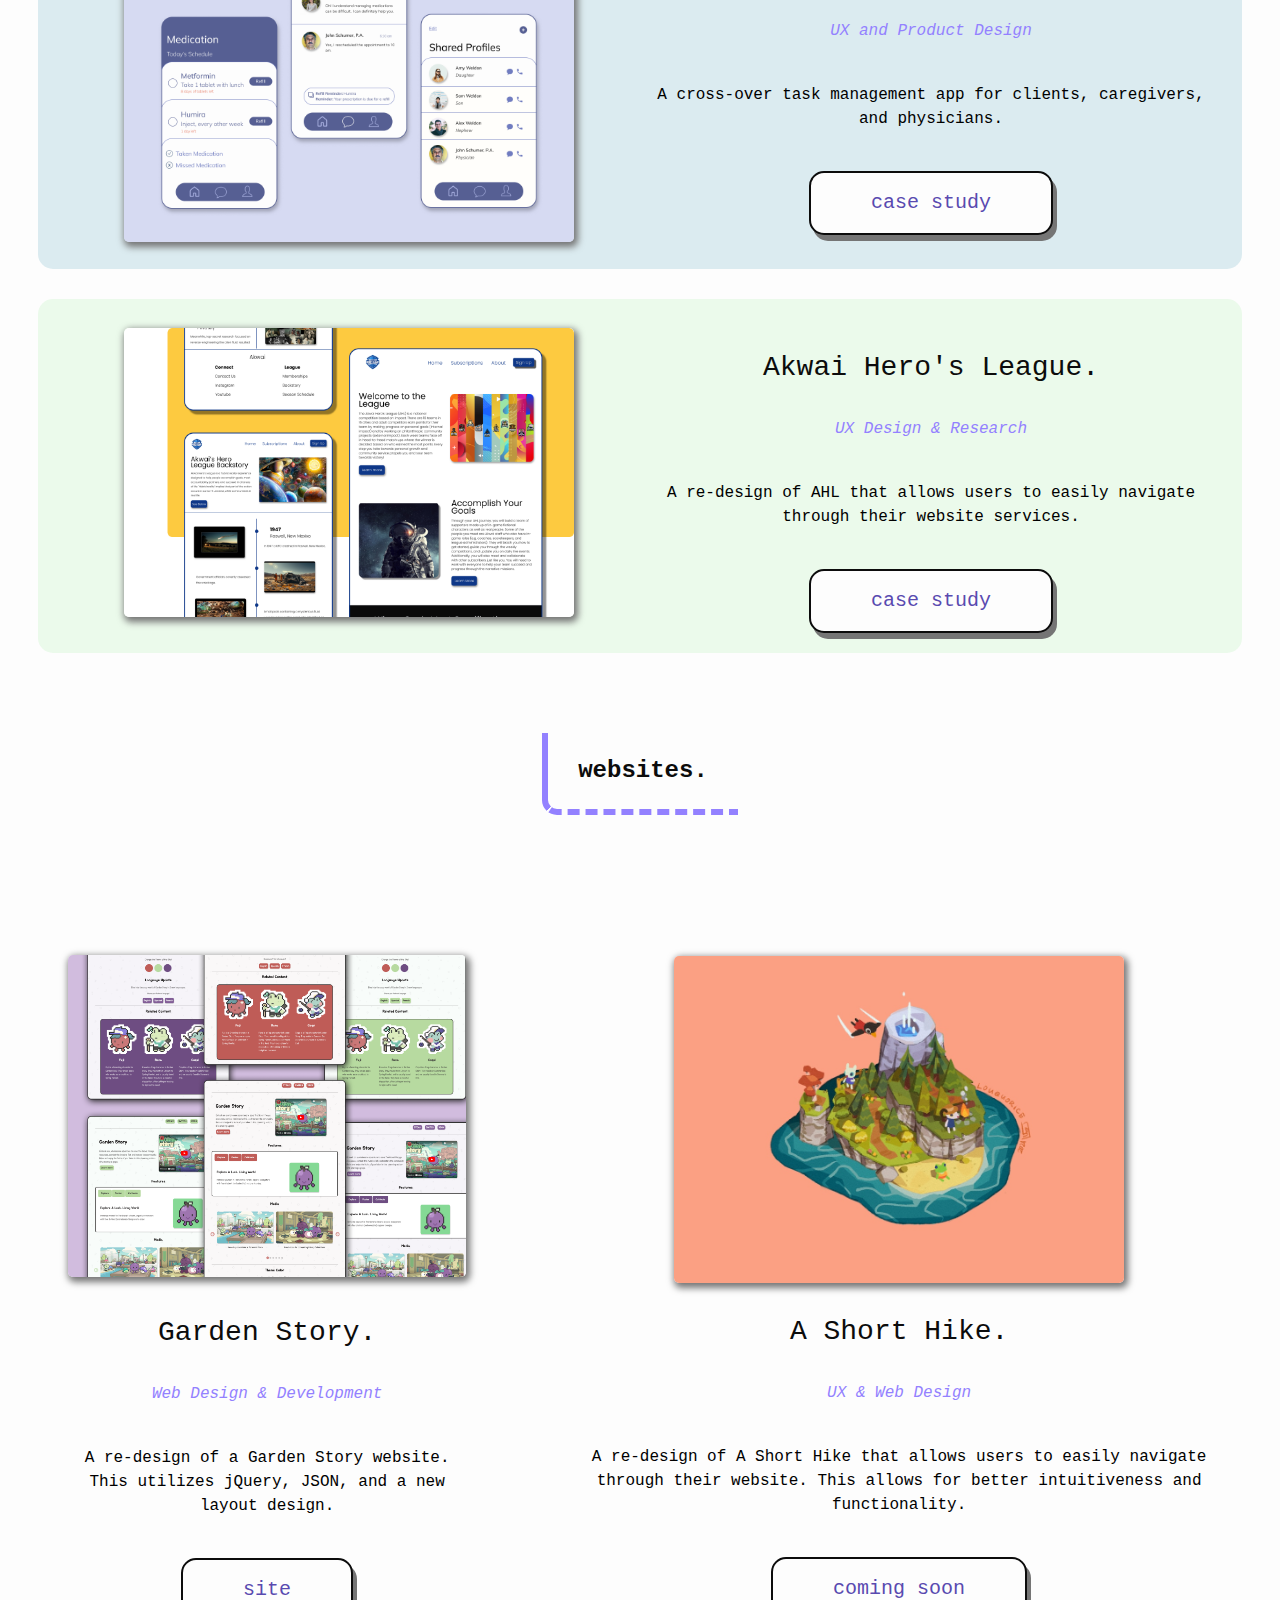
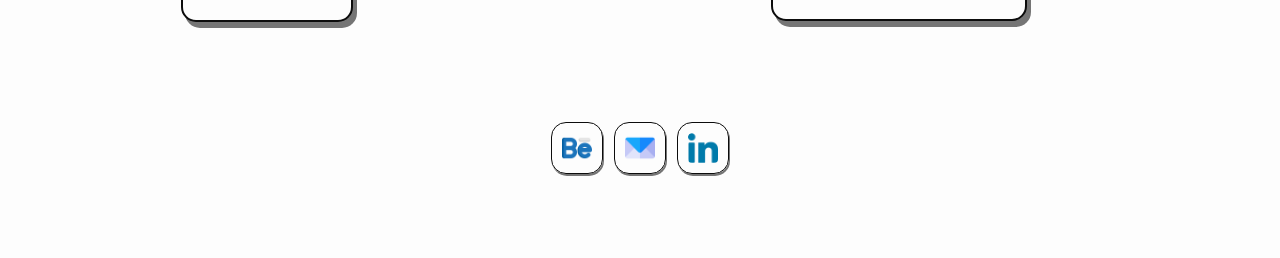
==== commit 113903a6: "Updated HTML" ====
--- a/index.html
+++ b/index.html
@@ -72,7 +72,10 @@
                         </div>
                     </div>
     
-                    <p class="aboutme">Design is one of my favorite hobbies! Recently, I have been working on an online game called <span class="tooltiptext">plantmapp.</span> (where you build a garden and grow plants), which has pushed me to learn react, typescript, and game design. In my free time, I like reading, running and discovering new films! 
+                    <p class="aboutme">After earning a BA in Human Systems Engineering with a concentration in User Experience at Arizona State University, I have developed the importance of including <b>human-centered design</b> in product development and system integration. 
+                        <br>
+                        <br>
+                    Design is one of my favorite hobbies! Recently, I have been working on an online game called <span class="tooltiptext">plantmapp.</span> (where you build a garden and grow plants), which has pushed me to learn react, typescript, and game design. In my free time, I like reading, running and discovering new films! 
                     </p>
                 </div>
             </section>
--- a/styles.css
+++ b/styles.css
@@ -101,12 +101,15 @@
 
 #projects img,
 .websites img{
-    border-radius: 15px;
+    /* border-radius: 15px;
     border: 5px solid var(--dk-purple);
     padding: 5px;
-    box-shadow: 2px 3px 7px 2px var(--black);
+    box-shadow: 2px 3px 7px 2px var(--black); */
     cursor: pointer;
     transition: .7s;
+
+    border-radius: 5px;
+    box-shadow: 2px 3px 7px 2px var(--gray);
 }
 
 #projects img:hover,
@@ -292,6 +295,17 @@
     margin: 60px;
 }
 
+#akwai{
+    background-color: hsl(120, 58%, 95%);
+    padding: 40px;
+    border-radius: 5%;
+}
+
+#eta_care{
+    background-color: hsl(195, 40%, 90%);
+    padding: 40px;
+    border-radius: 5%;
+}
 
 div p:nth-child(2){
     margin-top: 20px;
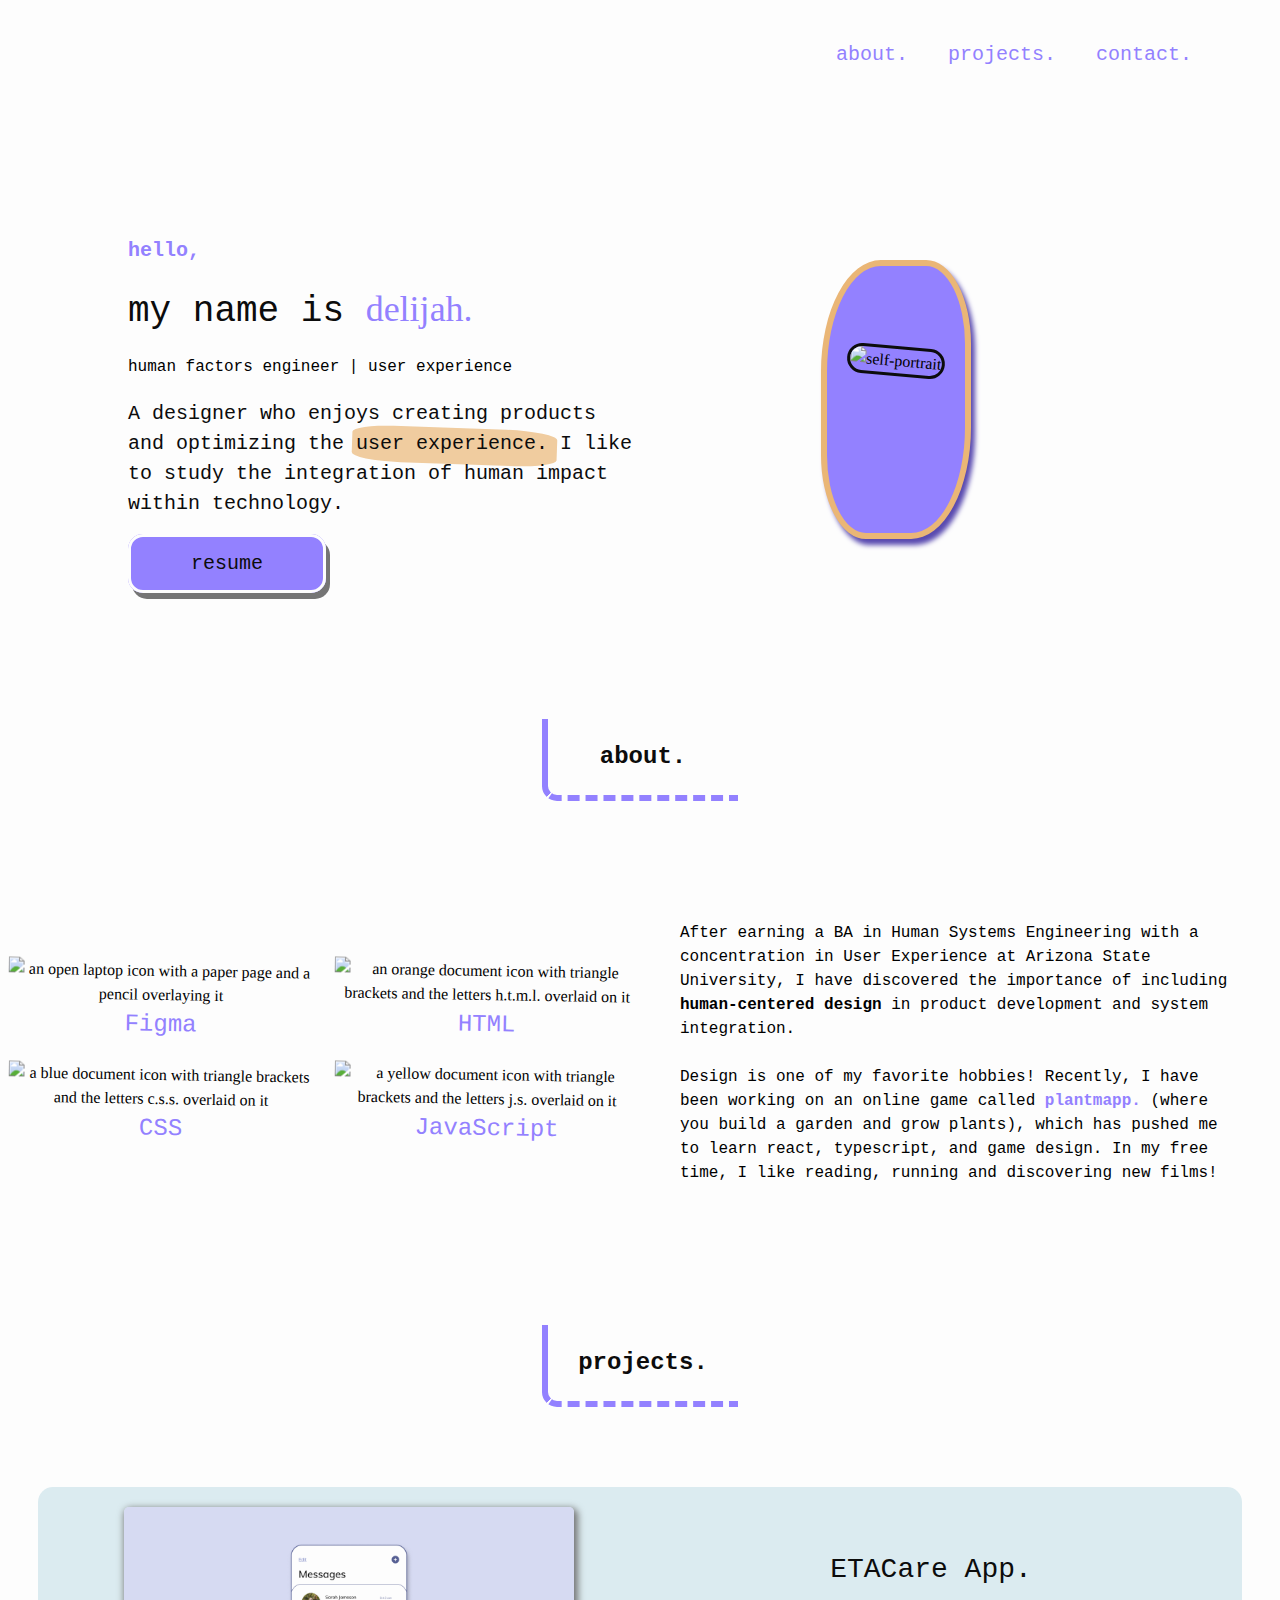
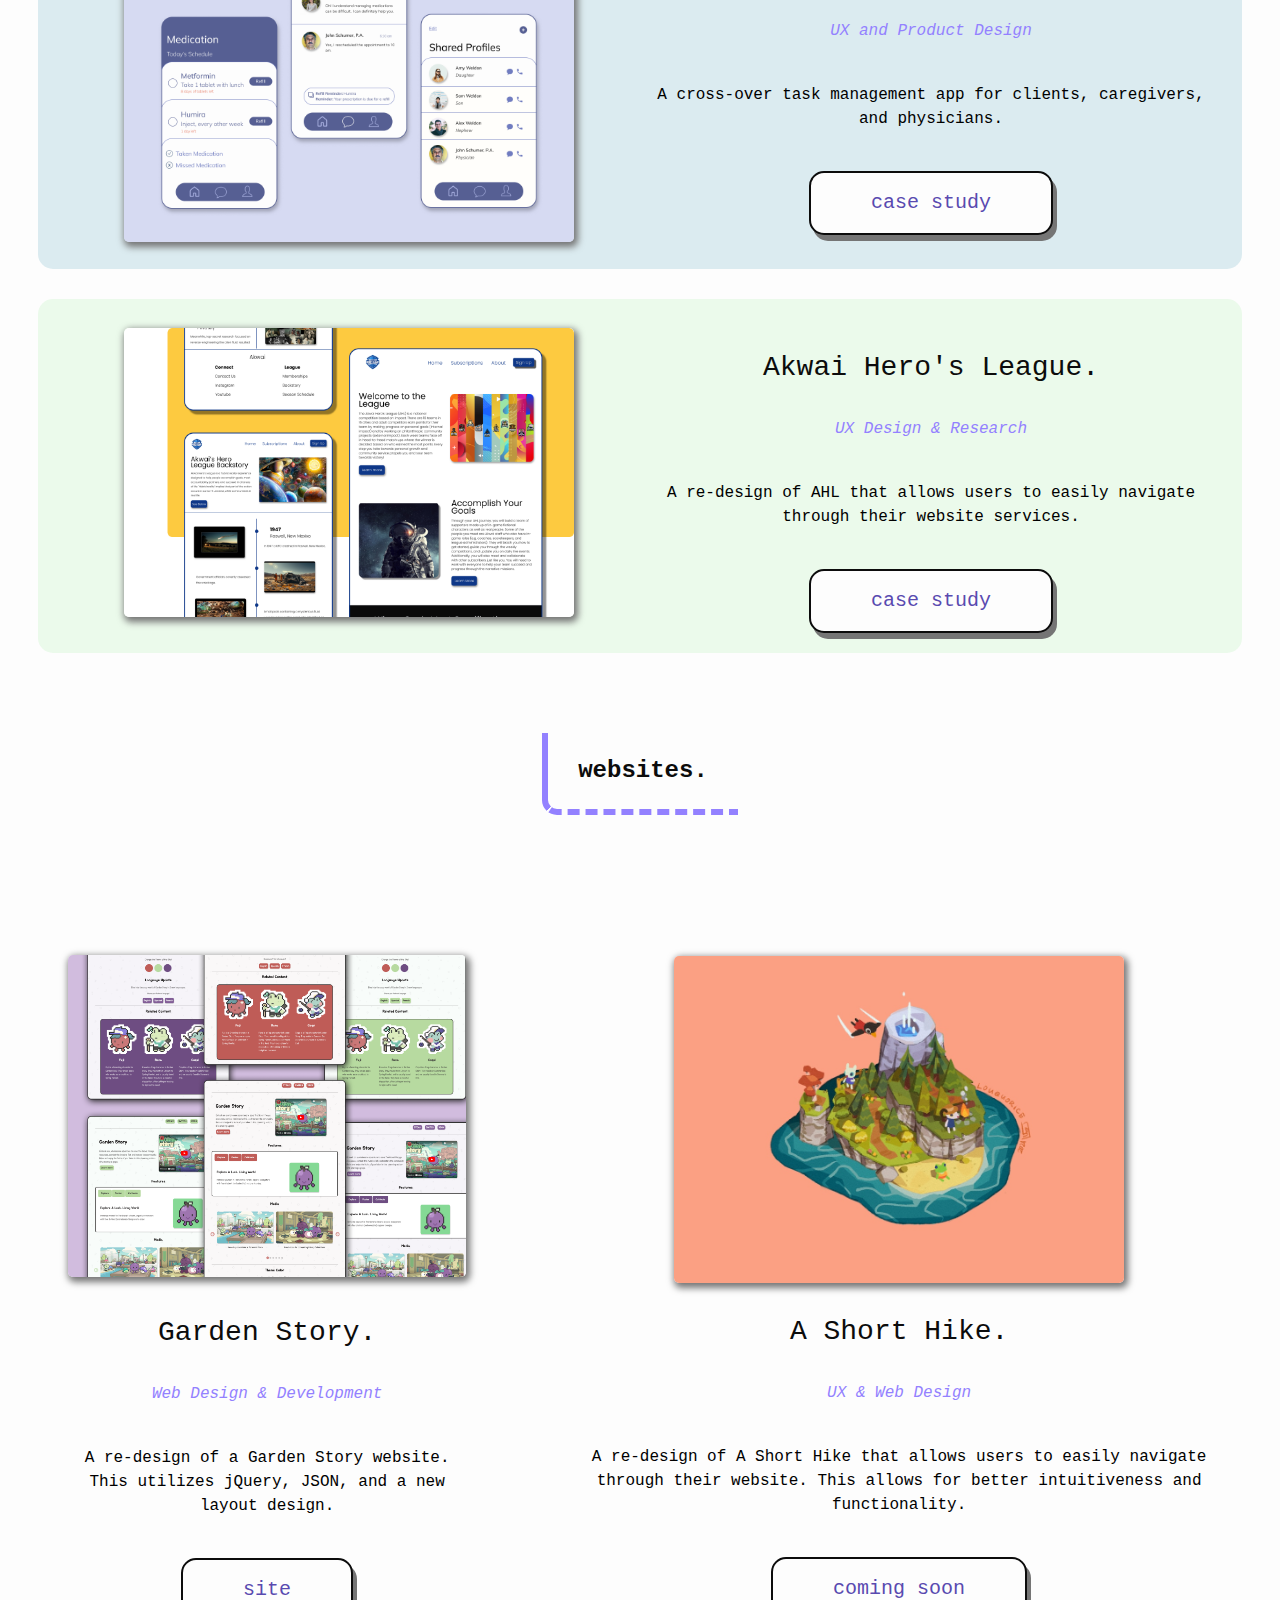
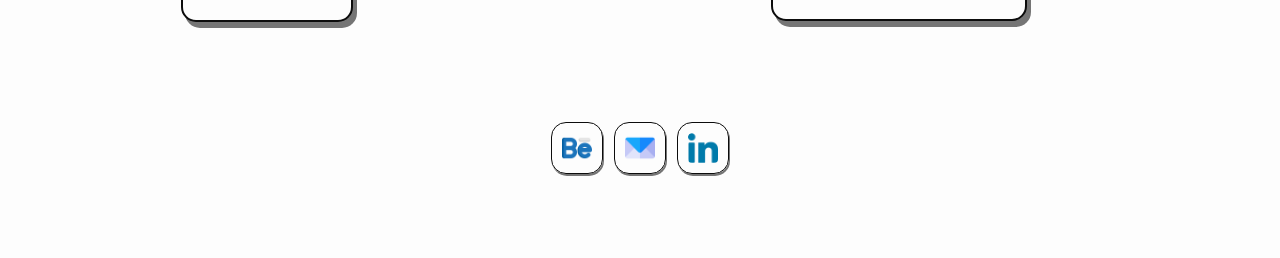
==== commit cacf1a5e: "Update index.html" ====
--- a/index.html
+++ b/index.html
@@ -72,7 +72,7 @@
                         </div>
                     </div>
     
-                    <p class="aboutme">After earning a BA in Human Systems Engineering with a concentration in User Experience at Arizona State University, I have developed the importance of including <b>human-centered design</b> in product development and system integration. 
+                    <p class="aboutme">After earning a BA in Human Systems Engineering with a concentration in User Experience at Arizona State University, I have discovered the importance of including <b>human-centered design</b> in product development and system integration. 
                         <br>
                         <br>
                     Design is one of my favorite hobbies! Recently, I have been working on an online game called <span class="tooltiptext">plantmapp.</span> (where you build a garden and grow plants), which has pushed me to learn react, typescript, and game design. In my free time, I like reading, running and discovering new films! 
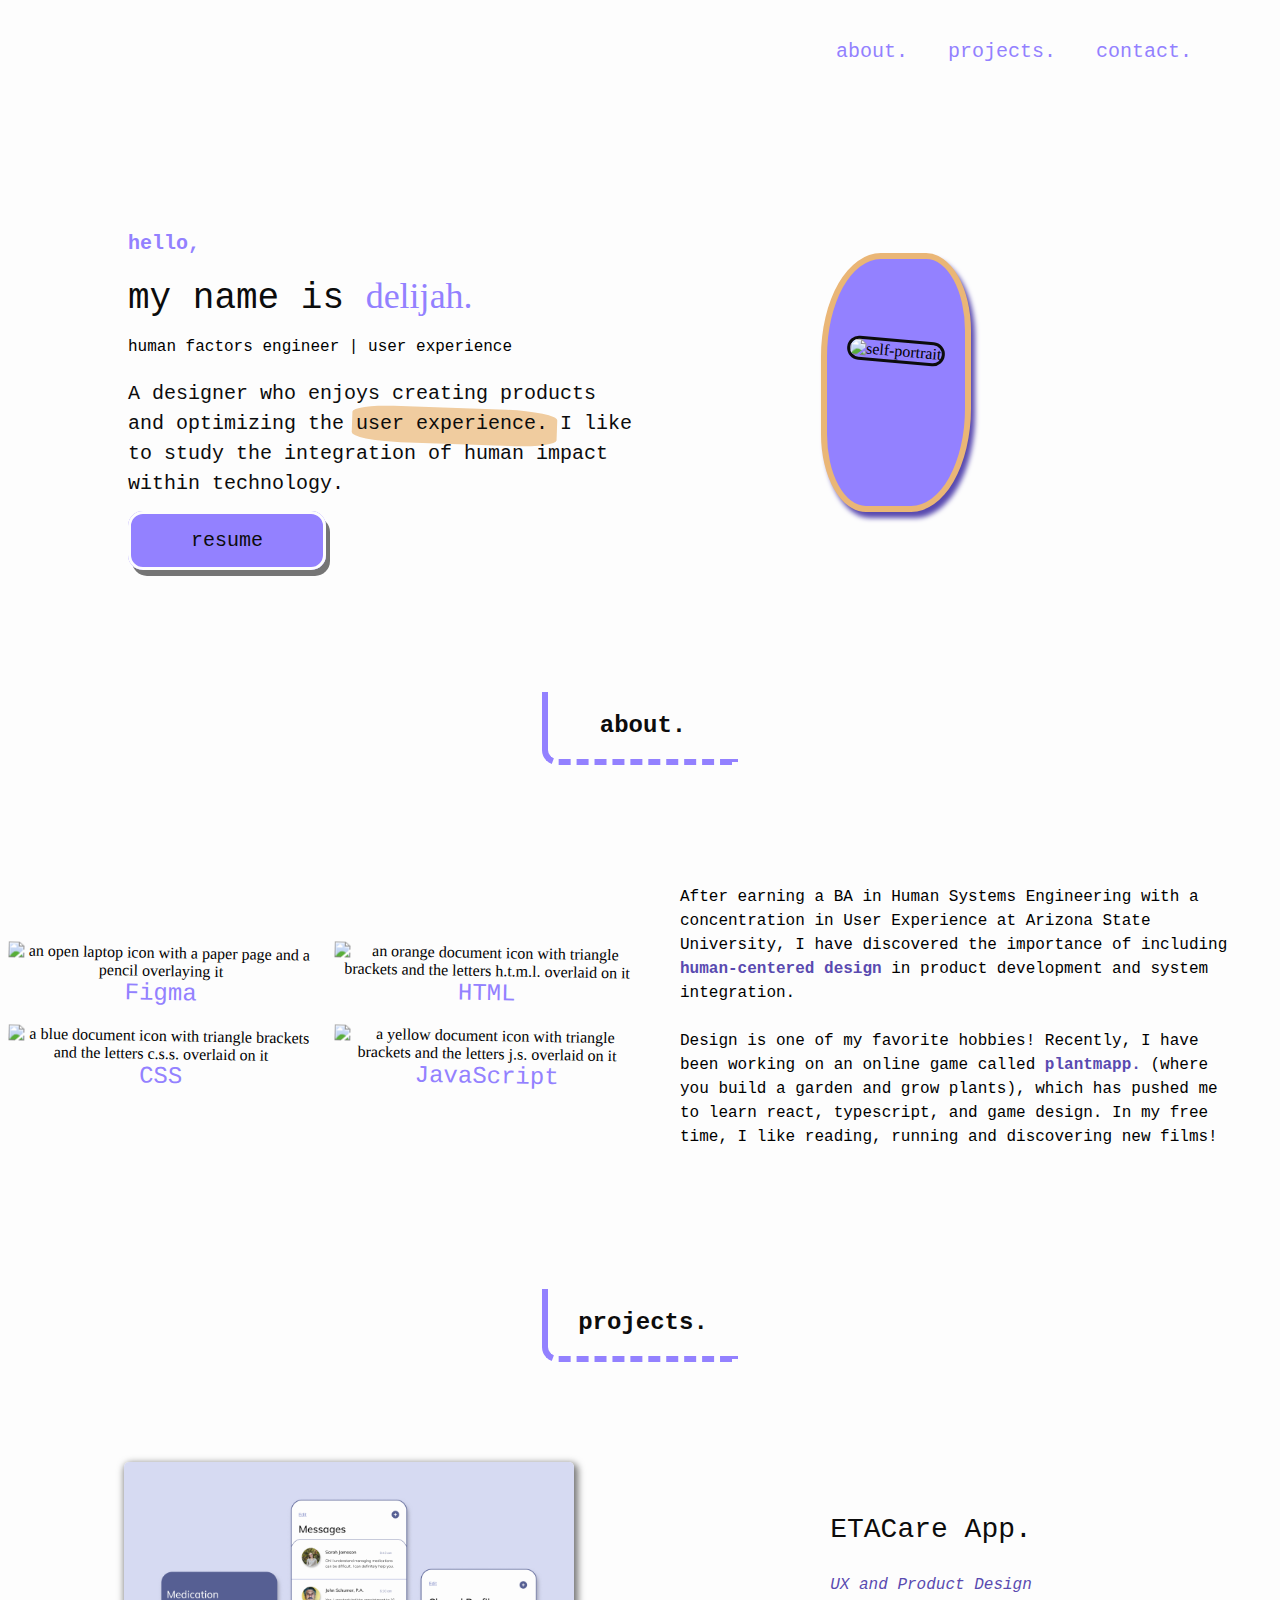
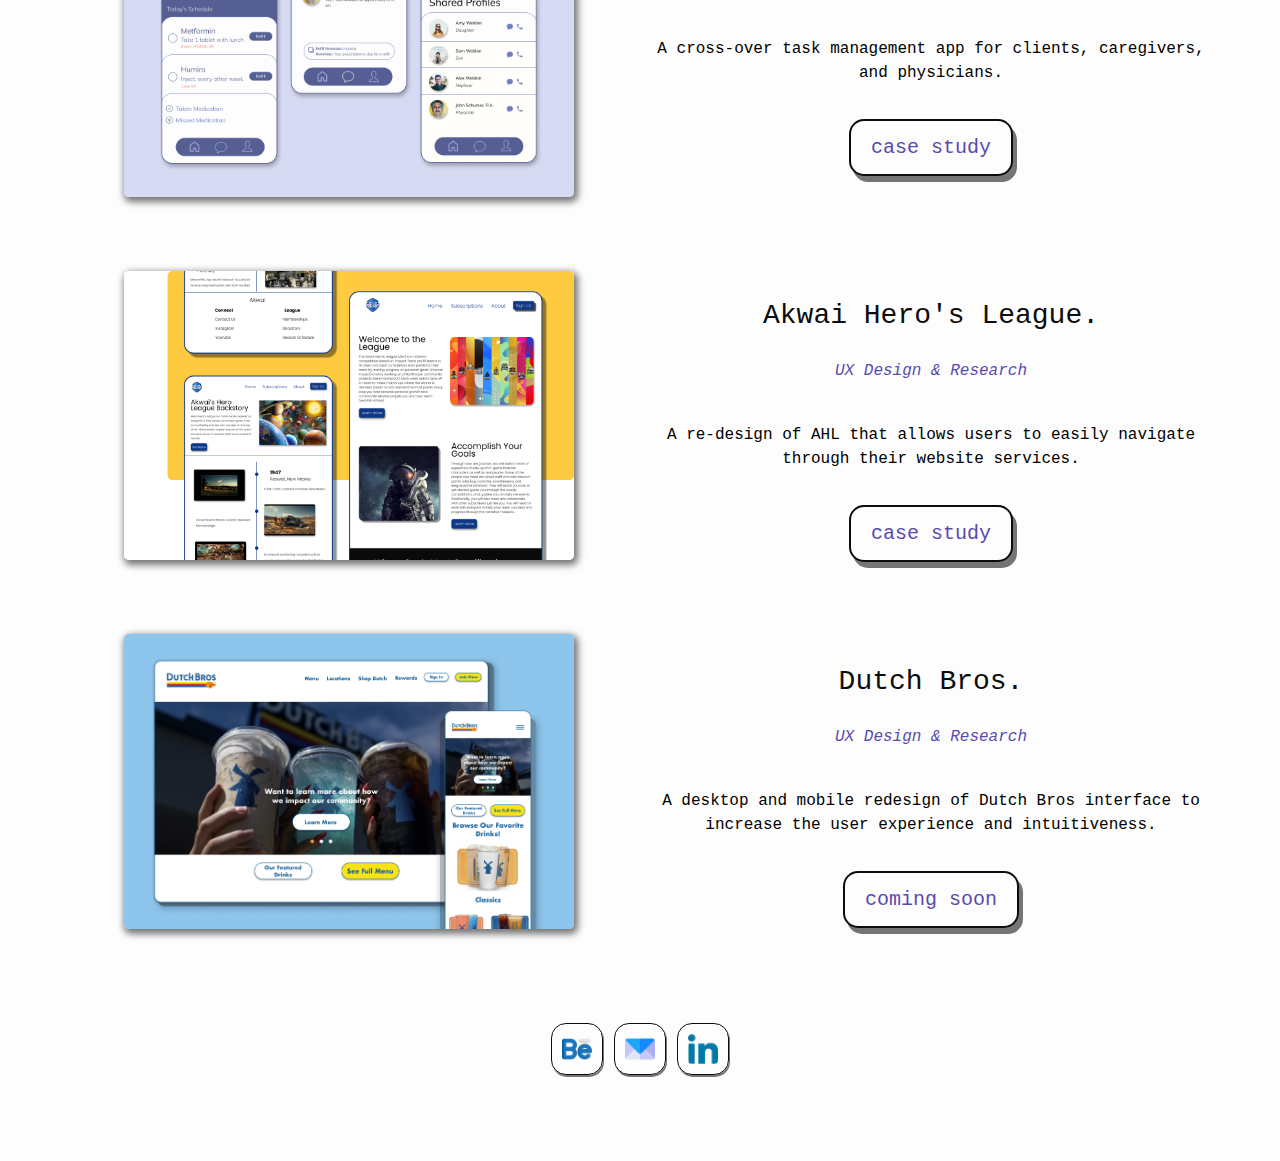
==== commit f1eab576: "updated website again" ====
--- a/index.html
+++ b/index.html
@@ -72,7 +72,7 @@
                         </div>
                     </div>
     
-                    <p class="aboutme">After earning a BA in Human Systems Engineering with a concentration in User Experience at Arizona State University, I have discovered the importance of including <b>human-centered design</b> in product development and system integration. 
+                    <p class="aboutme">After earning a BA in Human Systems Engineering with a concentration in User Experience at Arizona State University, I have discovered the importance of including <span class="tooltiptext">human-centered design</span> in product development and system integration. 
                         <br>
                         <br>
                     Design is one of my favorite hobbies! Recently, I have been working on an online game called <span class="tooltiptext">plantmapp.</span> (where you build a garden and grow plants), which has pushed me to learn react, typescript, and game design. In my free time, I like reading, running and discovering new films! 
@@ -107,9 +107,9 @@
                     </div>
                 </section>
 
-                <!-- <section id="dutch">
+                <section id="dutch">
                     <a href="#" target="_blank">
-                        <img src="images/dutchbros.png" alt="mobile app banner" width="450">
+                        <img src="images/dutchbrosbanner.png" alt="mobile app banner" width="450">
                     </a>
                     <div>
                         <h3>Dutch Bros.</h3>
@@ -117,9 +117,9 @@
                         <p>A desktop and mobile redesign of Dutch Bros interface to increase the user experience and intuitiveness.</p><br>
                         <a href="#" target="_blank" class="button_style">coming soon</a>
                     </div>
-                </section> -->
+                </section>
 
-                <section>
+                <!-- <section>
                     <h2 class="head-titles">websites.</h2>
                     <div class="other-container">
                         <section id="garden">
@@ -142,7 +142,7 @@
                             </div>
                         </section>                       
                     </div>
-                </section>
+                </section> -->
             </section>
         </main>
 
--- a/styles.css
+++ b/styles.css
@@ -65,7 +65,6 @@
 
 /* body styles */
 body{
-    line-height: 1.5;
     box-sizing: border-box;
     background-color: var(--white);
     /* background-image: url("https://www.transparenttextures.com/patterns/connected.png"); */
@@ -95,8 +94,12 @@
 }
 
 h3 ~ p i{
-    color: var(--purple);
+    color: var(--dk-purple);
     font-weight: var(--regular);
+}
+
+p{
+    line-height: 1.5;
 }
 
 #projects img,
@@ -285,6 +288,7 @@
 /* PROJECTS Section */
 #eta_care, 
 #akwai, 
+#dutch,
 #garden,
 #short{
     display: grid;
@@ -302,7 +306,13 @@
 }
 
 #eta_care{
-    background-color: hsl(195, 40%, 90%);
+    /* background-color: hsl(195, 40%, 90%); */
+    padding: 40px;
+    border-radius: 5%;
+}
+
+#dutch{
+    /* background-color: hsl(255, 100%, 99%); */
     padding: 40px;
     border-radius: 5%;
 }
@@ -344,7 +354,7 @@
 }
 
 .tooltiptext{
-    color: var(--purple);
+    color: var(--dk-purple);
     font-weight: var(--bold);
 }
 
@@ -425,6 +435,7 @@
 
     #garden img,
     #short img,
+    #dutch img,
     #akwai img,
     #eta_care img{
         max-width: 100%;
@@ -436,6 +447,14 @@
         grid-template-columns: 1fr 1fr;
         max-width: 100%;
         height: auto;
+    }
+
+    .button_style{
+        padding: 10px 12px; 
+    }
+
+    h3{
+       font-size: 1.75em;
     }
     
 }
@@ -454,6 +473,10 @@
         text-align: left;
      }    
 
+     .button_style{
+        padding: 15px 20px;
+    }
+
 }
 
 /* Large Screens */
@@ -466,7 +489,8 @@
     }
 
     #eta_care, 
-    #akwai{
+    #akwai, 
+    #dutch{
         display: grid;
         grid-template-columns: 1fr 1fr;
         align-items: center;
@@ -478,6 +502,10 @@
         padding: 20px;
    }
 
+   #akwai{
+    background-color: transparent;
+   }
+
   .other-container{
     display: flex;
     align-items: center;
@@ -501,7 +529,7 @@
         margin: 0;
       }
 
-    .aboutme{
+    /* .aboutme{
         background-color: var(--dk-purple);
         border-radius: 10% 20% 60% 40%;
         padding: 60px;
@@ -519,6 +547,6 @@
 
     .aboutme:hover{
         transform: scale(0.9);
-    }
+    } */
 
 }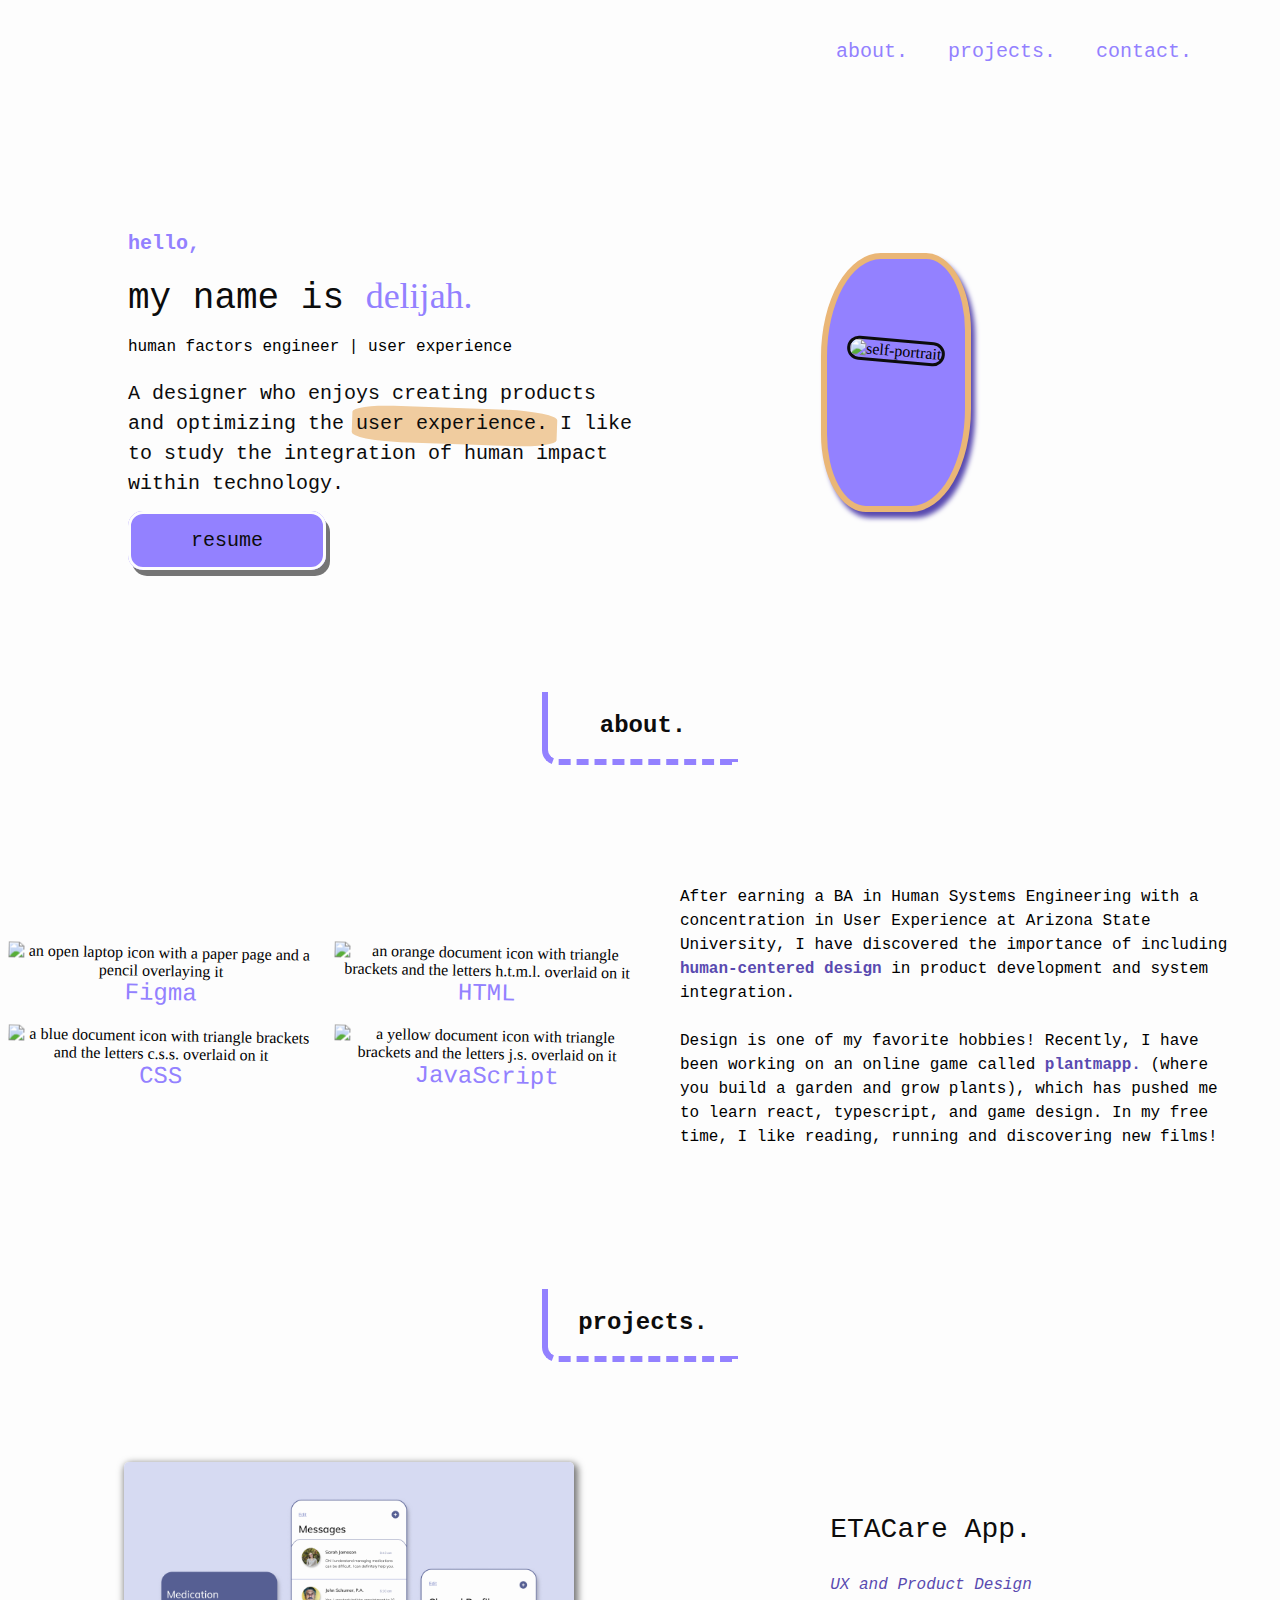
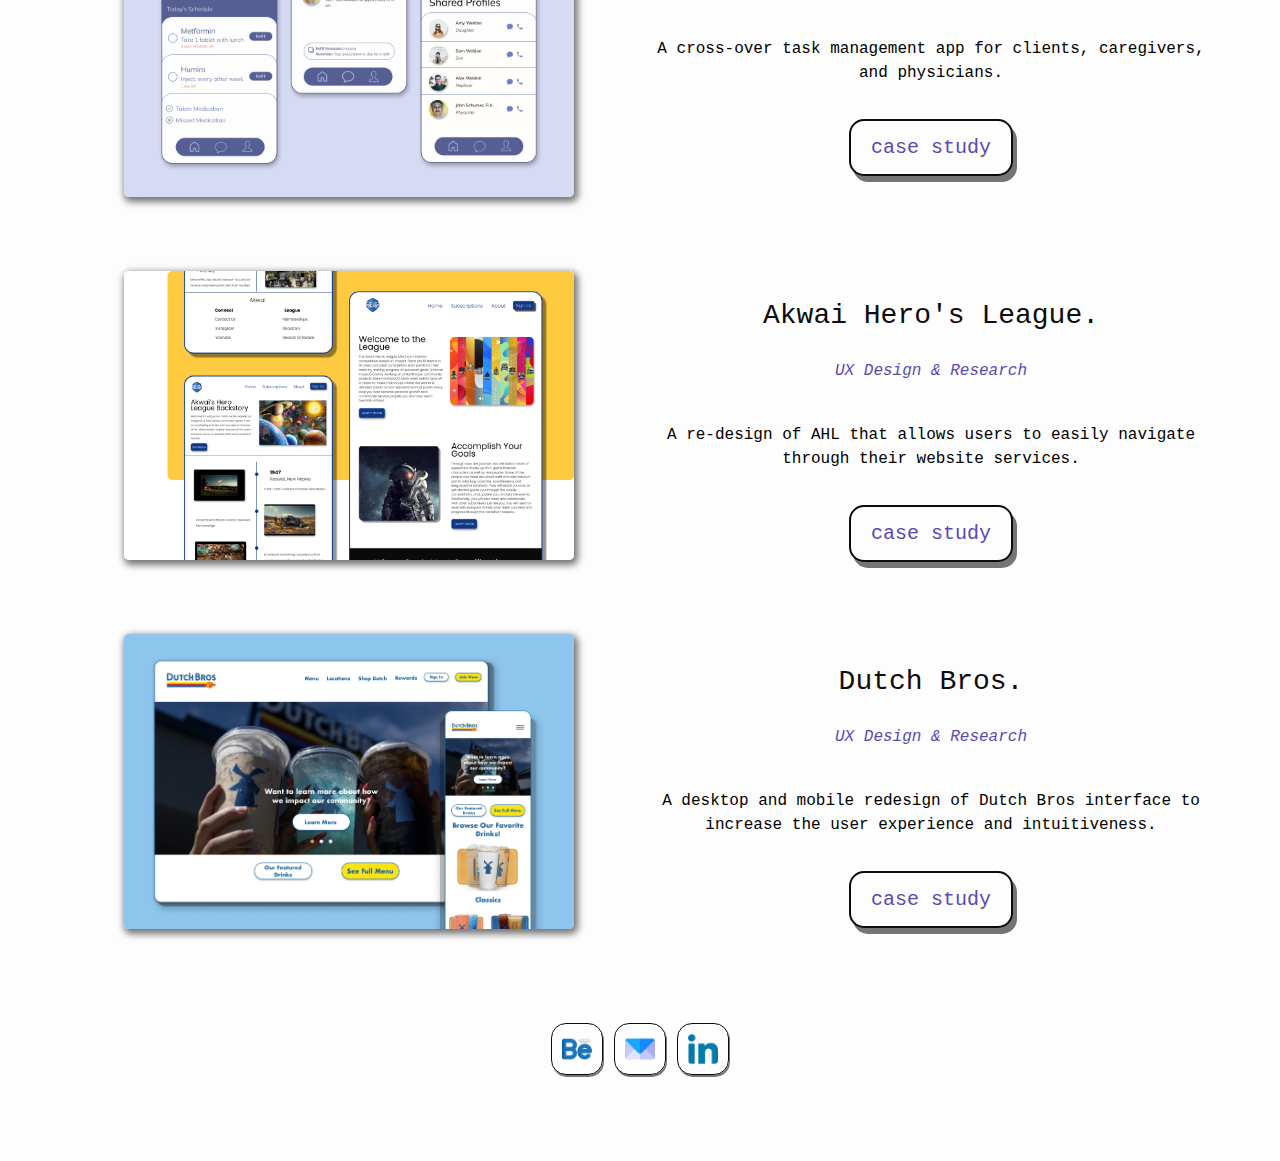
==== commit 08e6100f: "Update index.html" ====
--- a/index.html
+++ b/index.html
@@ -108,14 +108,14 @@
                 </section>
 
                 <section id="dutch">
-                    <a href="#" target="_blank">
+                    <a href="https://delijah.notion.site/Dutch-Bros-UX-Case-Study-29c62d1ab4e54bf38a7dde5617478078" target="_blank">
                         <img src="images/dutchbrosbanner.png" alt="mobile app banner" width="450">
                     </a>
                     <div>
                         <h3>Dutch Bros.</h3>
                         <p><i>UX Design & Research</i></p>
                         <p>A desktop and mobile redesign of Dutch Bros interface to increase the user experience and intuitiveness.</p><br>
-                        <a href="#" target="_blank" class="button_style">coming soon</a>
+                        <a href="https://delijah.notion.site/Dutch-Bros-UX-Case-Study-29c62d1ab4e54bf38a7dde5617478078" target="_blank" class="button_style">case study</a>
                     </div>
                 </section>
 
